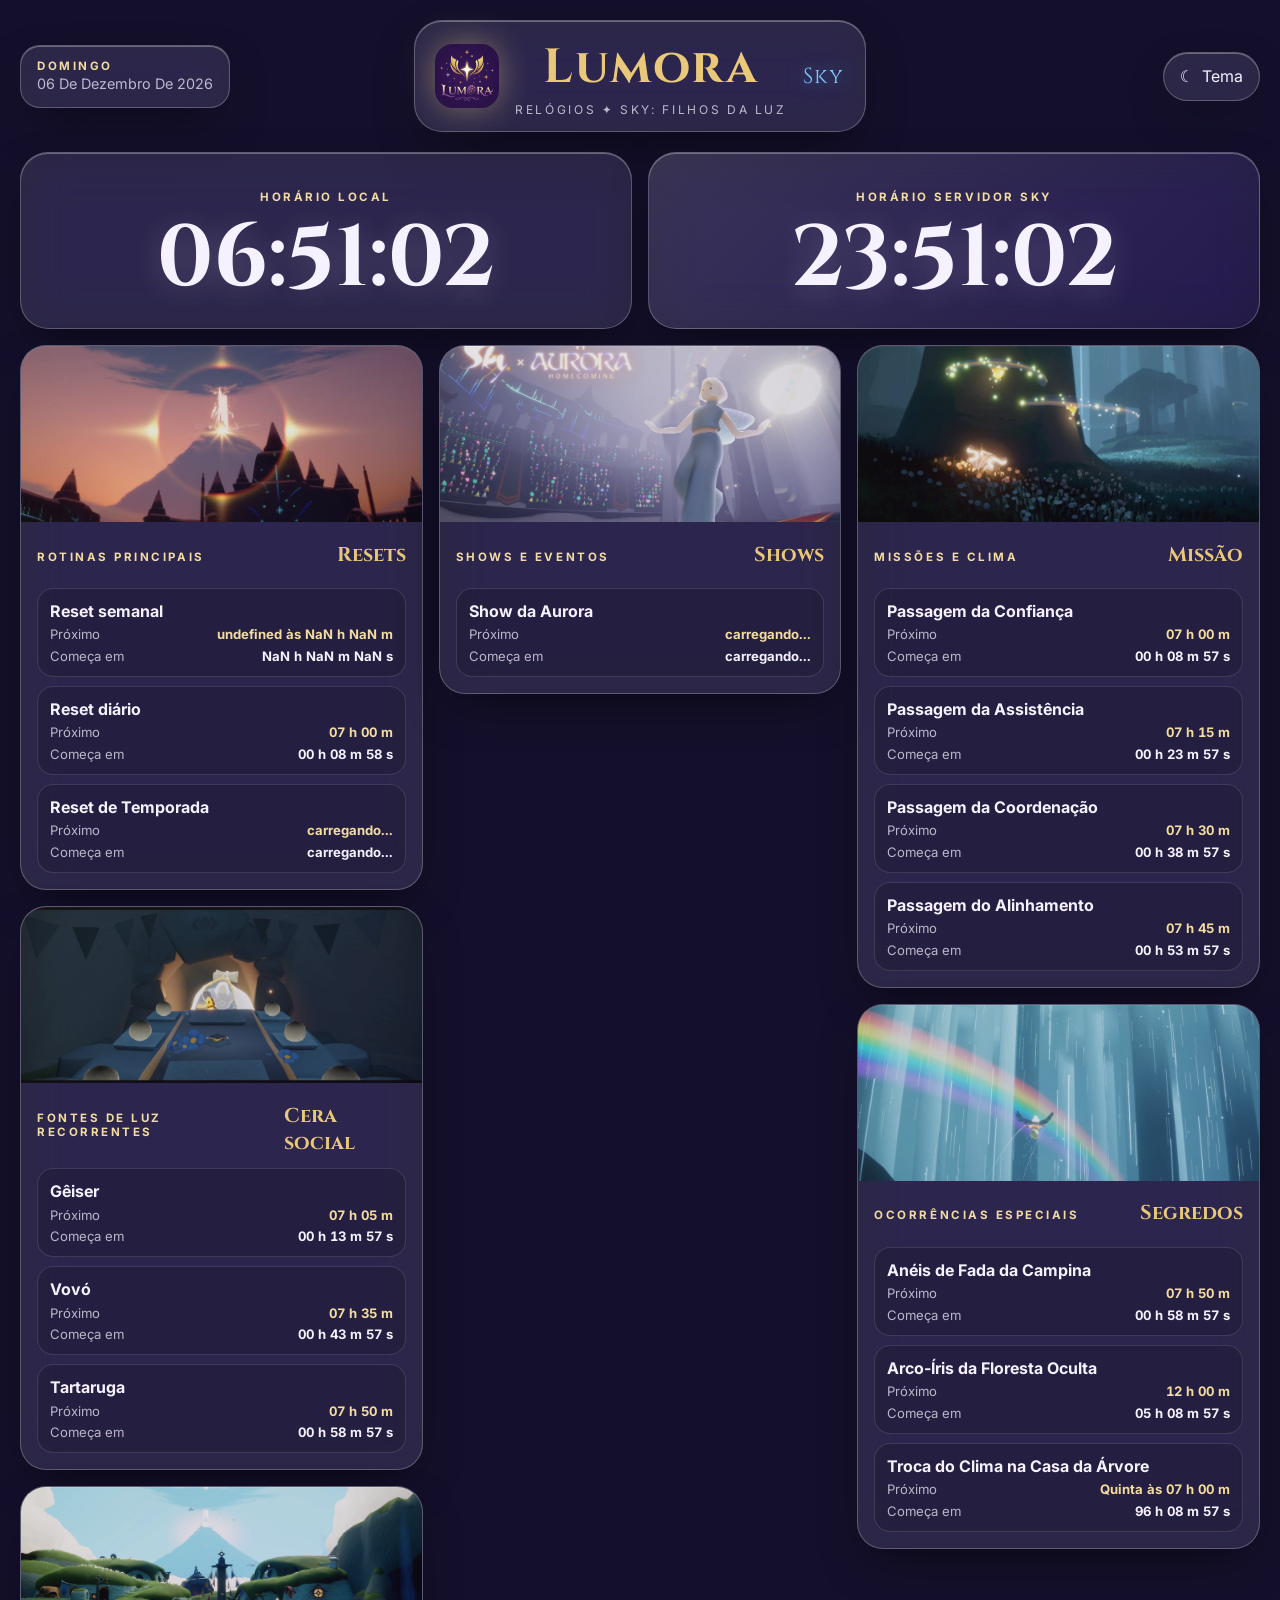
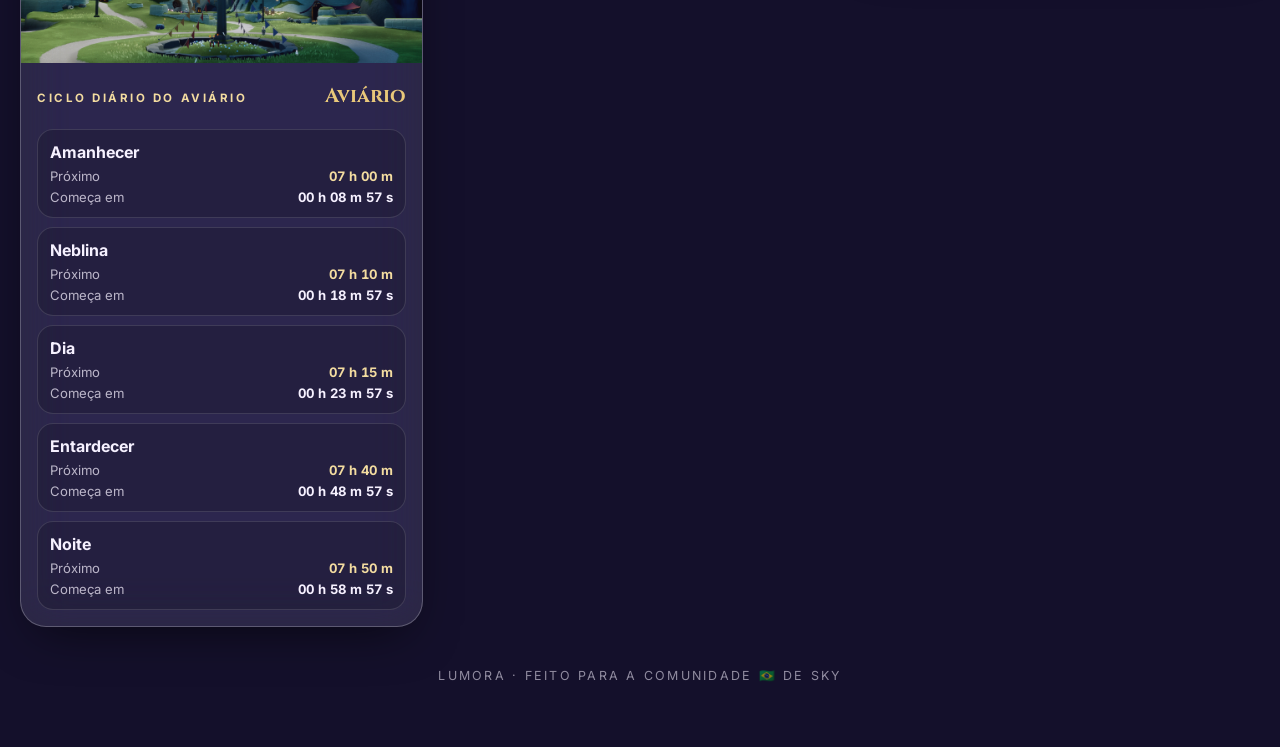
==== index.html @ cc40bdb0 "pequenas mudanças" ====
<!DOCTYPE html>
<html lang="pt-br" data-theme="dark">
<head>
    <meta charset="UTF-8">
    <meta name="viewport" content="width=device-width, initial-scale=1">
    <title>Lumora</title>
    <meta name="description" content="Lumora: acompanhe em tempo real os resets, eventos sociais, shows da Aurora e ciclos do jogo Sky: Filhos da Luz.">
    <link rel="preconnect" href="https://fonts.googleapis.com">
    <link rel="preconnect" href="https://fonts.gstatic.com" crossorigin>
    <link href="https://fonts.googleapis.com/css2?family=Cinzel:wght@400;500;600;700&family=Inter:wght@300;400;500;600&display=swap" rel="stylesheet">
    <link rel="stylesheet" href="styles/style.css">
    <link rel="shortcut icon" href="favicon/favicon.ico">
</head>
<body>
    <div class="app-shell">
        <div class="background-layer" aria-hidden="true">
            <div class="background-day"></div>
            <div class="background-night"></div>
            <div class="vignette"></div>
        </div>

        <header class="site-header">
            <div class="date-card" aria-label="Data atual">
                <span class="date-weekday" id="current-weekday">Hoje</span>
                <span class="date-full" id="current-date">carregando...</span>
            </div>

            <div class="brand" aria-label="Lumora e Sky: Filhos da Luz">
                <img src="assets/images/lumora-logo.jpeg" alt="Logo Lumora" class="brand-logo brand-logo-lumora">
                <div class="brand-text">
                    <h1 class="brand-title">Lumora</h1>
                    <p class="brand-sub">Relógios ✦ Sky: Filhos da Luz</p>
                </div>
                <div class="sky-logo" aria-label="Logo Sky">Sky</div>
            </div>

            <button class="theme-toggle" type="button" aria-label="Alternar tema" data-theme-toggle>
                <span class="theme-toggle-icon">☾</span>
                <span class="theme-toggle-text">Tema</span>
            </button>
        </header>

        <main>
            <section class="hero-clocks" aria-label="Relógios principais">
                <article class="clock-card">
                    <p class="clock-label" id="had-local">Horário local</p>
                    <strong class="clock-time" id="clk-local">carregando...</strong>
                </article>
                <article class="clock-card clock-card-sky">
                    <p class="clock-label" id="had-global">Horário servidor Sky</p>
                    <strong class="clock-time" id="clk-global">carregando...</strong>
                </article>
            </section>

            <section class="event-sections" aria-label="Eventos de Sky">
                <div class="event-column" aria-label="Rotinas, cera social e aviário">
                <article class="event-group">
                    <div class="event-group-media">
                        <img src="assets/images/events/reset.jpeg" alt="" loading="lazy" onerror="this.style.display='none'">
                    </div>
                    <div class="event-group-body">
                        <div class="event-group-heading">
                            <p class="event-kicker">Rotinas principais</p>
                            <h2>Resets</h2>
                        </div>
                        <div class="event-card-list">
                            <article class="event-card">
                                <span class="event-name">Reset semanal</span>
                                <span class="event-meta">Próximo <strong class="clock-next" id="clk-reset-week-event">carregando...</strong></span>
                                <span class="event-meta">Começa em <strong class="clock-diff" id="clk-reset-week-diff">carregando...</strong></span>
                            </article>
                            <article class="event-card">
                                <span class="event-name">Reset diário</span>
                                <span class="event-meta">Próximo <strong class="clock-next" id="clk-reset-diary-event">carregando...</strong></span>
                                <span class="event-meta">Começa em <strong class="clock-diff" id="clk-reset-diary-diff">carregando...</strong></span>
                            </article>
                            <article class="event-card">
                                <span class="event-name">Reset de Temporada</span>
                                <span class="event-meta">Próximo <strong class="clock-next">carregando...</strong></span>
                                <span class="event-meta">Começa em <strong class="clock-diff">carregando...</strong></span>
                            </article>
                        </div>
                    </div>
                </article>

                <article class="event-group">
                    <div class="event-group-media">
                        <img src="assets/images/events/social-wax.webp" alt="" loading="lazy" onerror="this.style.display='none'">
                    </div>
                    <div class="event-group-body">
                        <div class="event-group-heading">
                            <p class="event-kicker">Fontes de luz recorrentes</p>
                            <h2>Cera social</h2>
                        </div>
                        <div class="event-card-list">
                            <article class="event-card">
                                <span class="event-name">Gêiser</span>
                                <span class="event-meta">Próximo <strong class="clock-next" id="clk-geyser-event">carregando...</strong></span>
                                <span class="event-meta">Começa em <strong class="clock-diff" id="clk-geyser-diff">carregando...</strong></span>
                            </article>
                            <article class="event-card">
                                <span class="event-name">Vovó</span>
                                <span class="event-meta">Próximo <strong class="clock-next" id="clk-grandma-event">carregando...</strong></span>
                                <span class="event-meta">Começa em <strong class="clock-diff" id="clk-grandma-diff">carregando...</strong></span>
                            </article>
                            <article class="event-card">
                                <span class="event-name">Tartaruga</span>
                                <span class="event-meta">Próximo <strong class="clock-next" id="clk-turtle-event">carregando...</strong></span>
                                <span class="event-meta">Começa em <strong class="clock-diff" id="clk-turtle-diff">carregando...</strong></span>
                            </article>
                        </div>
                    </div>
                </article>

                <article class="event-group">
                    <div class="event-group-media">
                        <img src="assets/images/events/aviary.webp" alt="" loading="lazy" onerror="this.style.display='none'">
                    </div>
                    <div class="event-group-body">
                        <div class="event-group-heading">
                            <p class="event-kicker">Ciclo diário do Aviário</p>
                            <h2>Aviário</h2>
                        </div>
                        <div class="event-card-list">
                            <article class="event-card">
                                <span class="event-name">Amanhecer</span>
                                <span class="event-meta">Próximo <strong class="clock-next" id="clk-aviary-morning-event">carregando...</strong></span>
                                <span class="event-meta">Começa em <strong class="clock-diff" id="clk-aviary-morning-diff">carregando...</strong></span>
                            </article>
                            <article class="event-card">
                                <span class="event-name">Neblina</span>
                                <span class="event-meta">Próximo <strong class="clock-next" id="clk-aviary-fog-event">carregando...</strong></span>
                                <span class="event-meta">Começa em <strong class="clock-diff" id="clk-aviary-fog-diff">carregando...</strong></span>
                            </article>
                            <article class="event-card">
                                <span class="event-name">Dia</span>
                                <span class="event-meta">Próximo <strong class="clock-next" id="clk-aviary-day-event">carregando...</strong></span>
                                <span class="event-meta">Começa em <strong class="clock-diff" id="clk-aviary-day-diff">carregando...</strong></span>
                            </article>
                            <article class="event-card">
                                <span class="event-name">Entardecer</span>
                                <span class="event-meta">Próximo <strong class="clock-next" id="clk-aviary-evening-event">carregando...</strong></span>
                                <span class="event-meta">Começa em <strong class="clock-diff" id="clk-aviary-evening-diff">carregando...</strong></span>
                            </article>
                            <article class="event-card">
                                <span class="event-name">Noite</span>
                                <span class="event-meta">Próximo <strong class="clock-next" id="clk-aviary-night-event">carregando...</strong></span>
                                <span class="event-meta">Começa em <strong class="clock-diff" id="clk-aviary-night-diff">carregando...</strong></span>
                            </article>
                        </div>
                    </div>
                </article>
                </div>

                <div class="event-column" aria-label="Shows da Aurora">
                <article class="event-group">
                    <div class="event-group-media">
                        <img src="assets/images/events/aurora.webp" alt="" loading="lazy" onerror="this.style.display='none'">
                    </div>
                    <div class="event-group-body">
                        <div class="event-group-heading">
                            <p class="event-kicker">Shows e Eventos</p>
                            <h2>Shows</h2>
                        </div>
                        <div class="event-card-list">
                            <article class="event-card">
                                <span class="event-name">Show da Aurora</span>
                                <span class="event-meta">Próximo <strong class="clock-next" id="clk-aurora-pre1-event">carregando...</strong></span>
                                <span class="event-meta">Começa em <strong class="clock-diff" id="clk-aurora-pre1-diff">carregando...</strong></span>
                            </article>
                        </div>
                    </div>
                </article>
                </div>

                <div class="event-column" aria-label="Missões de Passagem">
                <article class="event-group">
                    <div class="event-group-media">
                        <img src="assets/images/events/mission.webp" alt="" loading="lazy" onerror="this.style.display='none'">
                    </div>
                    <div class="event-group-body">
                        <div class="event-group-heading">
                            <p class="event-kicker">Missões e clima</p>
                            <h2>Missão</h2>
                        </div>
                        <div class="event-card-list">
                            <article class="event-card">
                                <span class="event-name">Passagem da Confiança</span>
                                <span class="event-meta">Próximo <strong class="clock-next" id="clk-passage-mission1-event">carregando...</strong></span>
                                <span class="event-meta">Começa em <strong class="clock-diff" id="clk-passage-mission1-diff">carregando...</strong></span>
                            </article>
                            <article class="event-card">
                                <span class="event-name">Passagem da Assistência</span>
                                <span class="event-meta">Próximo <strong class="clock-next" id="clk-passage-mission2-event">carregando...</strong></span>
                                <span class="event-meta">Começa em <strong class="clock-diff" id="clk-passage-mission2-diff">carregando...</strong></span>
                            </article>
                            <article class="event-card">
                                <span class="event-name">Passagem da Coordenação</span>
                                <span class="event-meta">Próximo <strong class="clock-next" id="clk-passage-mission3-event">carregando...</strong></span>
                                <span class="event-meta">Começa em <strong class="clock-diff" id="clk-passage-mission3-diff">carregando...</strong></span>
                            </article>
                            <article class="event-card">
                                <span class="event-name">Passagem do Alinhamento</span>
                                <span class="event-meta">Próximo <strong class="clock-next" id="clk-passage-mission4-event">carregando...</strong></span>
                                <span class="event-meta">Começa em <strong class="clock-diff" id="clk-passage-mission4-diff">carregando...</strong></span>
                            </article>
                        </div>
                    </div>
                </article>

                <article class="event-group">
                    <div class="event-group-media">
                        <img src="assets/images/events/secrets.webp" alt="" loading="lazy" onerror="this.style.display='none'">
                    </div>
                    <div class="event-group-body">
                        <div class="event-group-heading">
                            <p class="event-kicker">Ocorrências especiais</p>
                            <h2>Segredos</h2>
                        </div>
                        <div class="event-card-list">
                            <article class="event-card">
                                <span class="event-name">Anéis de Fada da Campina</span>
                                <span class="event-meta">Próximo <strong class="clock-next" id="clk-secret-fairy-event">carregando...</strong></span>
                                <span class="event-meta">Começa em <strong class="clock-diff" id="clk-secret-fairy-diff">carregando...</strong></span>
                            </article>
                            <article class="event-card">
                                <span class="event-name">Arco-Íris da Floresta Oculta</span>
                                <span class="event-meta">Próximo <strong class="clock-next" id="clk-secret-rainbow-event">carregando...</strong></span>
                                <span class="event-meta">Começa em <strong class="clock-diff" id="clk-secret-rainbow-diff">carregando...</strong></span>
                            </article>
                            <article class="event-card">
                                <span class="event-name">Troca do Clima na Casa da Árvore</span>
                                <span class="event-meta">Próximo <strong class="clock-next" id="clk-treehouse-weather-event">carregando...</strong></span>
                                <span class="event-meta">Começa em <strong class="clock-diff" id="clk-treehouse-weather-diff">carregando...</strong></span>
                            </article>
                        </div>
                    </div>
                </article>
                </div>
            </section>

            <footer class="site-footer">
                <p>Lumora · Feito para a comunidade 🇧🇷 de Sky</p>
            </footer>
        </main>
    </div>

    <script>
        const updateHeaderDate = () => {
            const now = new Date();
            document.getElementById('current-weekday').innerText = new Intl.DateTimeFormat('pt-BR', { weekday: 'long' }).format(now);
            document.getElementById('current-date').innerText = new Intl.DateTimeFormat('pt-BR', { day: '2-digit', month: 'long', year: 'numeric' }).format(now);
        };

        updateHeaderDate();
        setInterval(updateHeaderDate, 60000);

        document.addEventListener('scroll', () => {
            const bg = document.querySelector('.background-layer');
            if (bg) bg.style.transform = `translate3d(0, ${window.scrollY * 0.18}px, 0)`;
        }, { passive: true });

        document.querySelector('[data-theme-toggle]').addEventListener('click', () => {
            const root = document.documentElement;
            const nextTheme = root.dataset.theme === 'light' ? 'dark' : 'light';
            root.dataset.theme = nextTheme;
            document.querySelector('.theme-toggle-icon').innerText = nextTheme === 'light' ? '☀' : '☾';
        });
    </script>
    <script type="module" src="scripts/clocks.js"></script>
</body>
</html>
---- styles/style.css ----
:root {
    --bg: #14102b;
    --gold: #e9c87a;
    --gold-soft: #f3dca0;
    --brand-accent: var(--gold);
    --section-title: var(--gold);
    --violet: #6b4ea8;
    --blue: #7dc7ff;
    --text: #f6f1ff;
    --text-dim: rgba(246, 241, 255, 0.72);
    --text-mute: rgba(246, 241, 255, 0.55);
    --glass-bg: color-mix(in oklab, white 10%, transparent);
    --glass-bg-strong: color-mix(in oklab, white 16%, transparent);
    --glass-border: color-mix(in oklab, white 24%, transparent);
    --glass-shadow: 0 18px 50px -18px rgba(0, 0, 0, 0.65), inset 0 1px 0 0 color-mix(in oklab, white 30%, transparent);
    --font-display: "Cinzel", serif;
    --font-sans: "Inter", system-ui, -apple-system, sans-serif;
}

html[data-theme="light"] {
    --bg: #f2e6cc;
    --text: #221a35;
    --gold-soft: #b18e36;
    --text-dim: rgba(34, 26, 53, 0.72);
    --text-mute: rgba(34, 26, 53, 0.55);
    --glass-bg: color-mix(in oklab, white 58%, transparent);
    --glass-bg-strong: color-mix(in oklab, white 72%, transparent);
    --glass-border: color-mix(in oklab, #6b4ea8 24%, white 40%);
    --brand-accent: #4b2b78;
    --section-title: #5a347d;
}

* { box-sizing: border-box; }

html, body {
    margin: 0;
    min-height: 100%;
    background: var(--bg);
    color: var(--text);
    font-family: var(--font-sans);
    -webkit-font-smoothing: antialiased;
    overflow-x: hidden;
}

.app-shell {
    position: relative;
    min-height: 100vh;
    padding: 1.25rem;
}

.background-layer {
    position: fixed;
    inset: -12% 0 -24%;
    z-index: -2;
    overflow: hidden;
    /*background: url("../images/sky-bg.jpeg") center top / cover no-repeat;*/
    will-change: transform;
}

.background-day,
.background-night,
.vignette { position: absolute; inset: 0; pointer-events: none; }

.background-day {
    background:
        radial-gradient(circle at 78% 18%, rgba(255, 223, 139, 0.34), transparent 24rem),
        radial-gradient(circle at 18% 22%, rgba(125, 199, 255, 0.22), transparent 28rem);
    mix-blend-mode: screen;
}

.background-night {
    background:
        radial-gradient(ellipse at 25% 20%, rgba(120, 80, 200, 0.48), transparent 58%),
        linear-gradient(180deg, rgba(26, 17, 64, 0.82) 0%, rgba(15, 10, 38, 0.76) 60%, rgba(6, 4, 24, 0.94) 100%);
}

html[data-theme="light"] .background-night { opacity: 0.35; }
html[data-theme="light"] .background-day { opacity: 1; }

.vignette {
    z-index: -1;
    background: radial-gradient(ellipse at top, transparent 0%, rgba(0,0,0,0.24) 58%, rgba(0,0,0,0.72) 100%);
}

.site-header {
    width: min(1380px, 100%);
    margin: 0 auto;
    display: grid;
    grid-template-columns: minmax(12rem, 1fr) auto minmax(12rem, 1fr);
    align-items: center;
    gap: 1rem;
}

.date-card,
.theme-toggle,
.brand,
.clock-card,
.event-group {
    background: var(--glass-bg);
    backdrop-filter: blur(24px) saturate(160%);
    border: 1px solid var(--glass-border);
    box-shadow: var(--glass-shadow);
}

.date-card {
    justify-self: start;
    border-radius: 20px;
    padding: 0.85rem 1rem;
    min-width: 12rem;
}

.date-weekday,
.clock-label,
.event-kicker {
    display: block;
    color: var(--gold-soft);
    font-size: 0.72rem;
    font-weight: 700;
    letter-spacing: 0.22em;
    text-transform: uppercase;
}

.date-full { color: var(--text-dim); font-size: 0.9rem; text-transform: capitalize; }

.brand {
    display: flex;
    align-items: center;
    gap: 1rem;
    border-radius: 28px;
    padding: 0.9rem 1.25rem;
    text-align: center;
}

.brand-logo { width: 64px; height: 64px; object-fit: contain; border-radius: 18px; filter: drop-shadow(0 0 16px rgba(233, 200, 122, 0.45)); }
.brand-title { margin: 0; font-family: var(--font-display); font-size: clamp(1.8rem, 4vw, 3rem); letter-spacing: 0.04em; color: var(--brand-accent); }
.brand-sub { margin: 0.1rem 0 0; color: var(--text-dim); font-size: 0.75rem; letter-spacing: 0.22em; text-transform: uppercase; }
.sky-logo { font-family: var(--font-display); font-size: 1.35rem; color: var(--blue); letter-spacing: 0.08em; text-shadow: 0 0 18px rgba(125,199,255,.5); }

.theme-toggle {
    justify-self: end;
    cursor: pointer;
    color: var(--text);
    border-radius: 999px;
    padding: 0.85rem 1rem;
    font: inherit;
    display: inline-flex;
    align-items: center;
    gap: 0.5rem;
}

main {
    width: min(1380px, 100%);
    margin: 0 auto;
    padding: 1.25rem 0 2rem;
    display: flex;
    flex-direction: column;
    gap: 1rem;
}

.hero-clocks {
    display: grid;
    grid-template-columns: repeat(2, minmax(0, 1fr));
    gap: 1rem;
}

.clock-card { border-radius: 28px; padding: clamp(1rem, 3vw, 1.6rem); text-align: center; }
.clock-time { display: block; margin-top: 0.35rem; font-family: var(--font-display); font-size: clamp(2.5rem, 8vw, 5.4rem); line-height: 1; font-variant-numeric: tabular-nums; text-shadow: 0 4px 30px rgba(255, 255, 255, 0.18); }
.clock-card-sky { background: linear-gradient(135deg, var(--glass-bg-strong), color-mix(in oklab, var(--violet) 18%, transparent)); }

.event-sections {
    display: grid;
    grid-template-columns: repeat(3, minmax(0, 1fr));
    align-items: start;
    gap: 1rem;
}

.event-column {
    display: flex;
    flex-direction: column;
    gap: 1rem;
}

.event-group {
    border-radius: 26px;
    overflow: hidden;
}
.event-group-media { min-height: 8rem; background: linear-gradient(135deg, rgba(233,200,122,.28), rgba(107,78,168,.32)); }
.event-group-media img { width: 100%; height: 100%; max-height: 11rem; object-fit: cover; display: block; opacity: .84; }
.event-group-body { padding: 1rem; }
.event-group-heading { display: flex; align-items: baseline; justify-content: space-between; gap: 1rem; margin-bottom: 0.8rem; }
.event-group h2 { margin: 0; font-family: var(--font-display); color: var(--section-title); font-size: 1.25rem; }
.event-group h2 { margin: 0; font-family: var(--font-display); color: var(--section-title); font-size: 1.25rem; }
.event-card-list { display: grid; gap: 0.55rem; }
.event-card { display: grid; grid-template-columns: 1fr; gap: 0.35rem; padding: 0.75rem; border: 1px solid color-mix(in oklab, white 12%, transparent); border-radius: 16px; background: color-mix(in oklab, black 16%, transparent); }
.event-name { font-weight: 700; }
.event-meta { display: flex; justify-content: space-between; gap: 0.75rem; color: var(--text-dim); font-size: 0.82rem; }
.clock-next, .clock-diff { color: var(--gold-soft); font-variant-numeric: tabular-nums; text-align: right; }
.clock-diff { color: var(--text); }

.site-footer { text-align: center; color: var(--text-mute); font-size: 0.78rem; letter-spacing: 0.18em; text-transform: uppercase; padding: 0.75rem 0 0; }

@media (max-width: 1100px) {
    .site-header { grid-template-columns: 1fr; justify-items: center; }
    .date-card, .theme-toggle { justify-self: center; }
    .event-sections { columns: 2 20rem; }
}

@media (max-width: 720px) {
    .app-shell { padding: 0.85rem; }
    .brand { width: 100%; justify-content: center; flex-wrap: wrap; }
    .brand-logo { width: 52px; height: 52px; }
    .hero-clocks { grid-template-columns: 1fr; }
    .event-sections { grid-template-columns: 1fr; }
    .event-sections { columns: 1; }
    .event-group-heading { align-items: flex-start; flex-direction: column; gap: 0.2rem; }
    .event-meta { flex-direction: column; gap: 0.15rem; }
    .clock-next, .clock-diff { text-align: left; }
}
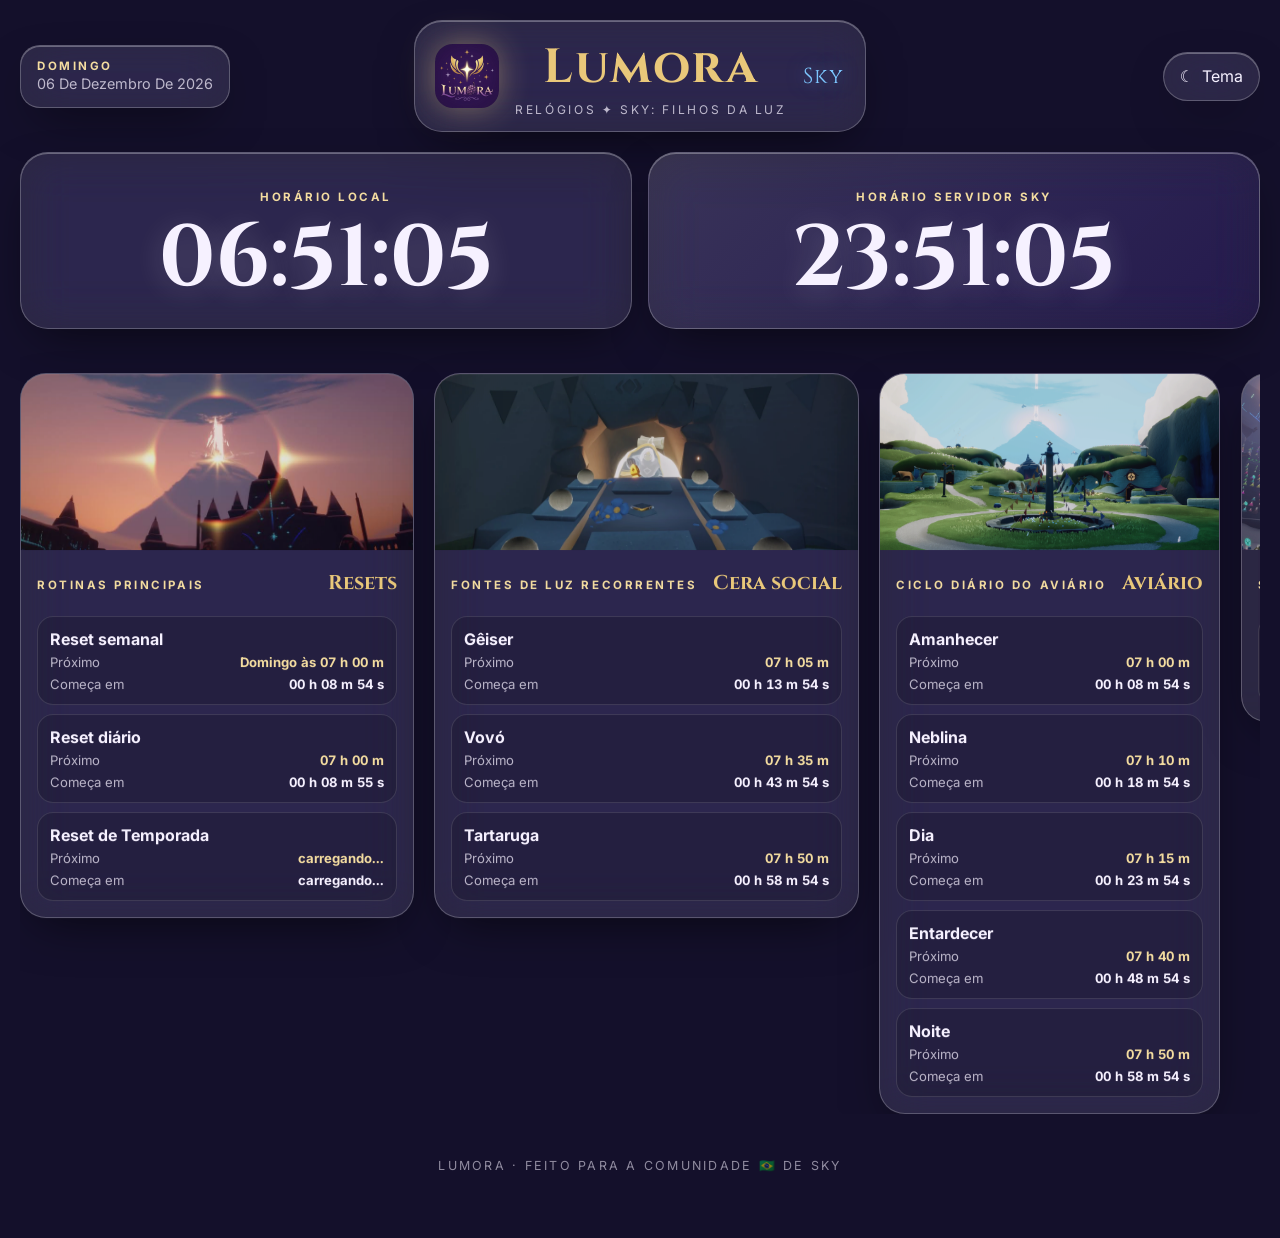
==== commit 7cc6eaea: "mudança de layout" ====
--- a/index.html
+++ b/index.html
@@ -53,190 +53,204 @@
             </section>
 
             <section class="event-sections" aria-label="Eventos de Sky">
-                <div class="event-column" aria-label="Rotinas, cera social e aviário">
-                <article class="event-group">
-                    <div class="event-group-media">
-                        <img src="assets/images/events/reset.jpeg" alt="" loading="lazy" onerror="this.style.display='none'">
-                    </div>
-                    <div class="event-group-body">
-                        <div class="event-group-heading">
-                            <p class="event-kicker">Rotinas principais</p>
-                            <h2>Resets</h2>
-                        </div>
-                        <div class="event-card-list">
-                            <article class="event-card">
-                                <span class="event-name">Reset semanal</span>
-                                <span class="event-meta">Próximo <strong class="clock-next" id="clk-reset-week-event">carregando...</strong></span>
-                                <span class="event-meta">Começa em <strong class="clock-diff" id="clk-reset-week-diff">carregando...</strong></span>
-                            </article>
-                            <article class="event-card">
-                                <span class="event-name">Reset diário</span>
-                                <span class="event-meta">Próximo <strong class="clock-next" id="clk-reset-diary-event">carregando...</strong></span>
-                                <span class="event-meta">Começa em <strong class="clock-diff" id="clk-reset-diary-diff">carregando...</strong></span>
-                            </article>
-                            <article class="event-card">
-                                <span class="event-name">Reset de Temporada</span>
-                                <span class="event-meta">Próximo <strong class="clock-next">carregando...</strong></span>
-                                <span class="event-meta">Começa em <strong class="clock-diff">carregando...</strong></span>
-                            </article>
-                        </div>
-                    </div>
-                </article>
-
-                <article class="event-group">
-                    <div class="event-group-media">
-                        <img src="assets/images/events/social-wax.webp" alt="" loading="lazy" onerror="this.style.display='none'">
-                    </div>
-                    <div class="event-group-body">
-                        <div class="event-group-heading">
-                            <p class="event-kicker">Fontes de luz recorrentes</p>
-                            <h2>Cera social</h2>
-                        </div>
-                        <div class="event-card-list">
-                            <article class="event-card">
-                                <span class="event-name">Gêiser</span>
-                                <span class="event-meta">Próximo <strong class="clock-next" id="clk-geyser-event">carregando...</strong></span>
-                                <span class="event-meta">Começa em <strong class="clock-diff" id="clk-geyser-diff">carregando...</strong></span>
-                            </article>
-                            <article class="event-card">
-                                <span class="event-name">Vovó</span>
-                                <span class="event-meta">Próximo <strong class="clock-next" id="clk-grandma-event">carregando...</strong></span>
-                                <span class="event-meta">Começa em <strong class="clock-diff" id="clk-grandma-diff">carregando...</strong></span>
-                            </article>
-                            <article class="event-card">
-                                <span class="event-name">Tartaruga</span>
-                                <span class="event-meta">Próximo <strong class="clock-next" id="clk-turtle-event">carregando...</strong></span>
-                                <span class="event-meta">Começa em <strong class="clock-diff" id="clk-turtle-diff">carregando...</strong></span>
-                            </article>
-                        </div>
-                    </div>
-                </article>
-
-                <article class="event-group">
-                    <div class="event-group-media">
-                        <img src="assets/images/events/aviary.webp" alt="" loading="lazy" onerror="this.style.display='none'">
-                    </div>
-                    <div class="event-group-body">
-                        <div class="event-group-heading">
-                            <p class="event-kicker">Ciclo diário do Aviário</p>
-                            <h2>Aviário</h2>
-                        </div>
-                        <div class="event-card-list">
-                            <article class="event-card">
-                                <span class="event-name">Amanhecer</span>
-                                <span class="event-meta">Próximo <strong class="clock-next" id="clk-aviary-morning-event">carregando...</strong></span>
-                                <span class="event-meta">Começa em <strong class="clock-diff" id="clk-aviary-morning-diff">carregando...</strong></span>
-                            </article>
-                            <article class="event-card">
-                                <span class="event-name">Neblina</span>
-                                <span class="event-meta">Próximo <strong class="clock-next" id="clk-aviary-fog-event">carregando...</strong></span>
-                                <span class="event-meta">Começa em <strong class="clock-diff" id="clk-aviary-fog-diff">carregando...</strong></span>
-                            </article>
-                            <article class="event-card">
-                                <span class="event-name">Dia</span>
-                                <span class="event-meta">Próximo <strong class="clock-next" id="clk-aviary-day-event">carregando...</strong></span>
-                                <span class="event-meta">Começa em <strong class="clock-diff" id="clk-aviary-day-diff">carregando...</strong></span>
-                            </article>
-                            <article class="event-card">
-                                <span class="event-name">Entardecer</span>
-                                <span class="event-meta">Próximo <strong class="clock-next" id="clk-aviary-evening-event">carregando...</strong></span>
-                                <span class="event-meta">Começa em <strong class="clock-diff" id="clk-aviary-evening-diff">carregando...</strong></span>
-                            </article>
-                            <article class="event-card">
-                                <span class="event-name">Noite</span>
-                                <span class="event-meta">Próximo <strong class="clock-next" id="clk-aviary-night-event">carregando...</strong></span>
-                                <span class="event-meta">Começa em <strong class="clock-diff" id="clk-aviary-night-diff">carregando...</strong></span>
-                            </article>
-                        </div>
-                    </div>
-                </article>
-                </div>
-
-                <div class="event-column" aria-label="Shows da Aurora">
-                <article class="event-group">
-                    <div class="event-group-media">
-                        <img src="assets/images/events/aurora.webp" alt="" loading="lazy" onerror="this.style.display='none'">
-                    </div>
-                    <div class="event-group-body">
-                        <div class="event-group-heading">
-                            <p class="event-kicker">Shows e Eventos</p>
-                            <h2>Shows</h2>
-                        </div>
-                        <div class="event-card-list">
-                            <article class="event-card">
-                                <span class="event-name">Show da Aurora</span>
-                                <span class="event-meta">Próximo <strong class="clock-next" id="clk-aurora-pre1-event">carregando...</strong></span>
-                                <span class="event-meta">Começa em <strong class="clock-diff" id="clk-aurora-pre1-diff">carregando...</strong></span>
-                            </article>
-                        </div>
-                    </div>
-                </article>
-                </div>
-
-                <div class="event-column" aria-label="Missões de Passagem">
-                <article class="event-group">
-                    <div class="event-group-media">
-                        <img src="assets/images/events/mission.webp" alt="" loading="lazy" onerror="this.style.display='none'">
-                    </div>
-                    <div class="event-group-body">
-                        <div class="event-group-heading">
-                            <p class="event-kicker">Missões e clima</p>
-                            <h2>Missão</h2>
-                        </div>
-                        <div class="event-card-list">
-                            <article class="event-card">
-                                <span class="event-name">Passagem da Confiança</span>
-                                <span class="event-meta">Próximo <strong class="clock-next" id="clk-passage-mission1-event">carregando...</strong></span>
-                                <span class="event-meta">Começa em <strong class="clock-diff" id="clk-passage-mission1-diff">carregando...</strong></span>
-                            </article>
-                            <article class="event-card">
-                                <span class="event-name">Passagem da Assistência</span>
-                                <span class="event-meta">Próximo <strong class="clock-next" id="clk-passage-mission2-event">carregando...</strong></span>
-                                <span class="event-meta">Começa em <strong class="clock-diff" id="clk-passage-mission2-diff">carregando...</strong></span>
-                            </article>
-                            <article class="event-card">
-                                <span class="event-name">Passagem da Coordenação</span>
-                                <span class="event-meta">Próximo <strong class="clock-next" id="clk-passage-mission3-event">carregando...</strong></span>
-                                <span class="event-meta">Começa em <strong class="clock-diff" id="clk-passage-mission3-diff">carregando...</strong></span>
-                            </article>
-                            <article class="event-card">
-                                <span class="event-name">Passagem do Alinhamento</span>
-                                <span class="event-meta">Próximo <strong class="clock-next" id="clk-passage-mission4-event">carregando...</strong></span>
-                                <span class="event-meta">Começa em <strong class="clock-diff" id="clk-passage-mission4-diff">carregando...</strong></span>
-                            </article>
-                        </div>
-                    </div>
-                </article>
-
-                <article class="event-group">
-                    <div class="event-group-media">
-                        <img src="assets/images/events/secrets.webp" alt="" loading="lazy" onerror="this.style.display='none'">
-                    </div>
-                    <div class="event-group-body">
-                        <div class="event-group-heading">
-                            <p class="event-kicker">Ocorrências especiais</p>
-                            <h2>Segredos</h2>
-                        </div>
-                        <div class="event-card-list">
-                            <article class="event-card">
-                                <span class="event-name">Anéis de Fada da Campina</span>
-                                <span class="event-meta">Próximo <strong class="clock-next" id="clk-secret-fairy-event">carregando...</strong></span>
-                                <span class="event-meta">Começa em <strong class="clock-diff" id="clk-secret-fairy-diff">carregando...</strong></span>
-                            </article>
-                            <article class="event-card">
-                                <span class="event-name">Arco-Íris da Floresta Oculta</span>
-                                <span class="event-meta">Próximo <strong class="clock-next" id="clk-secret-rainbow-event">carregando...</strong></span>
-                                <span class="event-meta">Começa em <strong class="clock-diff" id="clk-secret-rainbow-diff">carregando...</strong></span>
-                            </article>
-                            <article class="event-card">
-                                <span class="event-name">Troca do Clima na Casa da Árvore</span>
-                                <span class="event-meta">Próximo <strong class="clock-next" id="clk-treehouse-weather-event">carregando...</strong></span>
-                                <span class="event-meta">Começa em <strong class="clock-diff" id="clk-treehouse-weather-diff">carregando...</strong></span>
-                            </article>
-                        </div>
-                    </div>
-                </article>
-                </div>
+                
+                <!-- Bloco 1: Resets -->
+                <div class="event-column">
+                    <article class="event-group">
+                        <div class="event-group-media">
+                            <img src="assets/images/events/reset.jpeg" alt="" loading="lazy" onerror="this.style.display='none'">
+                        </div>
+                        <div class="event-group-body">
+                            <div class="event-group-heading">
+                                <p class="event-kicker">Rotinas principais</p>
+                                <h2>Resets</h2>
+                            </div>
+                            <div class="event-card-list">
+                                <article class="event-card">
+                                    <span class="event-name">Reset semanal</span>
+                                    <span class="event-meta">Próximo <strong class="clock-next" id="clk-reset-week-event">carregando...</strong></span>
+                                    <span class="event-meta">Começa em <strong class="clock-diff" id="clk-reset-week-diff">carregando...</strong></span>
+                                </article>
+                                <article class="event-card">
+                                    <span class="event-name">Reset diário</span>
+                                    <span class="event-meta">Próximo <strong class="clock-next" id="clk-reset-diary-event">carregando...</strong></span>
+                                    <span class="event-meta">Começa em <strong class="clock-diff" id="clk-reset-diary-diff">carregando...</strong></span>
+                                </article>
+                                <article class="event-card">
+                                    <span class="event-name">Reset de Temporada</span>
+                                    <span class="event-meta">Próximo <strong class="clock-next">carregando...</strong></span>
+                                    <span class="event-meta">Começa em <strong class="clock-diff">carregando...</strong></span>
+                                </article>
+                            </div>
+                        </div>
+                    </article>
+                </div>
+
+                <!-- Bloco 2: Cera Social -->
+                <div class="event-column">
+                    <article class="event-group">
+                        <div class="event-group-media">
+                            <img src="assets/images/events/social-wax.webp" alt="" loading="lazy" onerror="this.style.display='none'">
+                        </div>
+                        <div class="event-group-body">
+                            <div class="event-group-heading">
+                                <p class="event-kicker">Fontes de luz recorrentes</p>
+                                <h2>Cera social</h2>
+                            </div>
+                            <div class="event-card-list">
+                                <article class="event-card">
+                                    <span class="event-name">Gêiser</span>
+                                    <span class="event-meta">Próximo <strong class="clock-next" id="clk-geyser-event">carregando...</strong></span>
+                                    <span class="event-meta">Começa em <strong class="clock-diff" id="clk-geyser-diff">carregando...</strong></span>
+                                </article>
+                                <article class="event-card">
+                                    <span class="event-name">Vovó</span>
+                                    <span class="event-meta">Próximo <strong class="clock-next" id="clk-grandma-event">carregando...</strong></span>
+                                    <span class="event-meta">Começa em <strong class="clock-diff" id="clk-grandma-diff">carregando...</strong></span>
+                                </article>
+                                <article class="event-card">
+                                    <span class="event-name">Tartaruga</span>
+                                    <span class="event-meta">Próximo <strong class="clock-next" id="clk-turtle-event">carregando...</strong></span>
+                                    <span class="event-meta">Começa em <strong class="clock-diff" id="clk-turtle-diff">carregando...</strong></span>
+                                </article>
+                            </div>
+                        </div>
+                    </article>
+                </div>
+
+                <!-- Bloco 3: Aviário -->
+                <div class="event-column">
+                    <article class="event-group">
+                        <div class="event-group-media">
+                            <img src="assets/images/events/aviary.webp" alt="" loading="lazy" onerror="this.style.display='none'">
+                        </div>
+                        <div class="event-group-body">
+                            <div class="event-group-heading">
+                                <p class="event-kicker">Ciclo diário do Aviário</p>
+                                <h2>Aviário</h2>
+                            </div>
+                            <div class="event-card-list">
+                                <article class="event-card">
+                                    <span class="event-name">Amanhecer</span>
+                                    <span class="event-meta">Próximo <strong class="clock-next" id="clk-aviary-morning-event">carregando...</strong></span>
+                                    <span class="event-meta">Começa em <strong class="clock-diff" id="clk-aviary-morning-diff">carregando...</strong></span>
+                                </article>
+                                <article class="event-card">
+                                    <span class="event-name">Neblina</span>
+                                    <span class="event-meta">Próximo <strong class="clock-next" id="clk-aviary-fog-event">carregando...</strong></span>
+                                    <span class="event-meta">Começa em <strong class="clock-diff" id="clk-aviary-fog-diff">carregando...</strong></span>
+                                </article>
+                                <article class="event-card">
+                                    <span class="event-name">Dia</span>
+                                    <span class="event-meta">Próximo <strong class="clock-next" id="clk-aviary-day-event">carregando...</strong></span>
+                                    <span class="event-meta">Começa em <strong class="clock-diff" id="clk-aviary-day-diff">carregando...</strong></span>
+                                </article>
+                                <article class="event-card">
+                                    <span class="event-name">Entardecer</span>
+                                    <span class="event-meta">Próximo <strong class="clock-next" id="clk-aviary-evening-event">carregando...</strong></span>
+                                    <span class="event-meta">Começa em <strong class="clock-diff" id="clk-aviary-evening-diff">carregando...</strong></span>
+                                </article>
+                                <article class="event-card">
+                                    <span class="event-name">Noite</span>
+                                    <span class="event-meta">Próximo <strong class="clock-next" id="clk-aviary-night-event">carregando...</strong></span>
+                                    <span class="event-meta">Começa em <strong class="clock-diff" id="clk-aviary-night-diff">carregando...</strong></span>
+                                </article>
+                            </div>
+                        </div>
+                    </article>
+                </div>
+
+                <!-- Bloco 4: Shows -->
+                <div class="event-column">
+                    <article class="event-group">
+                        <div class="event-group-media">
+                            <img src="assets/images/events/aurora.webp" alt="" loading="lazy" onerror="this.style.display='none'">
+                        </div>
+                        <div class="event-group-body">
+                            <div class="event-group-heading">
+                                <p class="event-kicker">Shows e Eventos</p>
+                                <h2>Shows</h2>
+                            </div>
+                            <div class="event-card-list">
+                                <article class="event-card">
+                                    <span class="event-name">Show da Aurora</span>
+                                    <span class="event-meta">Próximo <strong class="clock-next" id="clk-aurora-pre1-event">carregando...</strong></span>
+                                    <span class="event-meta">Começa em <strong class="clock-diff" id="clk-aurora-pre1-diff">carregando...</strong></span>
+                                </article>
+                            </div>
+                        </div>
+                    </article>
+                </div>
+
+                <!-- Bloco 5: Missões -->
+                <div class="event-column">
+                    <article class="event-group">
+                        <div class="event-group-media">
+                            <img src="assets/images/events/mission.webp" alt="" loading="lazy" onerror="this.style.display='none'">
+                        </div>
+                        <div class="event-group-body">
+                            <div class="event-group-heading">
+                                <p class="event-kicker">Missões e clima</p>
+                                <h2>Missão</h2>
+                            </div>
+                            <div class="event-card-list">
+                                <article class="event-card">
+                                    <span class="event-name">Passagem da Confiança</span>
+                                    <span class="event-meta">Próximo <strong class="clock-next" id="clk-passage-mission1-event">carregando...</strong></span>
+                                    <span class="event-meta">Começa em <strong class="clock-diff" id="clk-passage-mission1-diff">carregando...</strong></span>
+                                </article>
+                                <article class="event-card">
+                                    <span class="event-name">Passagem da Assistência</span>
+                                    <span class="event-meta">Próximo <strong class="clock-next" id="clk-passage-mission2-event">carregando...</strong></span>
+                                    <span class="event-meta">Começa em <strong class="clock-diff" id="clk-passage-mission2-diff">carregando...</strong></span>
+                                </article>
+                                <article class="event-card">
+                                    <span class="event-name">Passagem da Coordenação</span>
+                                    <span class="event-meta">Próximo <strong class="clock-next" id="clk-passage-mission3-event">carregando...</strong></span>
+                                    <span class="event-meta">Começa em <strong class="clock-diff" id="clk-passage-mission3-diff">carregando...</strong></span>
+                                </article>
+                                <article class="event-card">
+                                    <span class="event-name">Passagem do Alinhamento</span>
+                                    <span class="event-meta">Próximo <strong class="clock-next" id="clk-passage-mission4-event">carregando...</strong></span>
+                                    <span class="event-meta">Começa em <strong class="clock-diff" id="clk-passage-mission4-diff">carregando...</strong></span>
+                                </article>
+                            </div>
+                        </div>
+                    </article>
+                </div>
+
+                <!-- Bloco 6: Segredos -->
+                <div class="event-column">
+                    <article class="event-group">
+                        <div class="event-group-media">
+                            <img src="assets/images/events/secrets.webp" alt="" loading="lazy" onerror="this.style.display='none'">
+                        </div>
+                        <div class="event-group-body">
+                            <div class="event-group-heading">
+                                <p class="event-kicker">Ocorrências especiais</p>
+                                <h2>Segredos</h2>
+                            </div>
+                            <div class="event-card-list">
+                                <article class="event-card">
+                                    <span class="event-name">Anéis de Fada da Campina</span>
+                                    <span class="event-meta">Próximo <strong class="clock-next" id="clk-secret-fairy-event">carregando...</strong></span>
+                                    <span class="event-meta">Começa em <strong class="clock-diff" id="clk-secret-fairy-diff">carregando...</strong></span>
+                                </article>
+                                <article class="event-card">
+                                    <span class="event-name">Arco-Íris da Floresta Oculta</span>
+                                    <span class="event-meta">Próximo <strong class="clock-next" id="clk-secret-rainbow-event">carregando...</strong></span>
+                                    <span class="event-meta">Começa em <strong class="clock-diff" id="clk-secret-rainbow-diff">carregando...</strong></span>
+                                </article>
+                                <article class="event-card">
+                                    <span class="event-name">Troca do Clima na Casa da Árvore</span>
+                                    <span class="event-meta">Próximo <strong class="clock-next" id="clk-treehouse-weather-event">carregando...</strong></span>
+                                    <span class="event-meta">Começa em <strong class="clock-diff" id="clk-treehouse-weather-diff">carregando...</strong></span>
+                                </article>
+                            </div>
+                        </div>
+                    </article>
+                </div>
+
             </section>
 
             <footer class="site-footer">
--- a/styles/style.css
+++ b/styles/style.css
@@ -53,7 +53,6 @@
     inset: -12% 0 -24%;
     z-index: -2;
     overflow: hidden;
-    /*background: url("../images/sky-bg.jpeg") center top / cover no-repeat;*/
     will-change: transform;
 }
 
@@ -154,7 +153,7 @@
     padding: 1.25rem 0 2rem;
     display: flex;
     flex-direction: column;
-    gap: 1rem;
+    gap: 1.25rem;
 }
 
 .hero-clocks {
@@ -167,17 +166,28 @@
 .clock-time { display: block; margin-top: 0.35rem; font-family: var(--font-display); font-size: clamp(2.5rem, 8vw, 5.4rem); line-height: 1; font-variant-numeric: tabular-nums; text-shadow: 0 4px 30px rgba(255, 255, 255, 0.18); }
 .clock-card-sky { background: linear-gradient(135deg, var(--glass-bg-strong), color-mix(in oklab, var(--violet) 18%, transparent)); }
 
+/* --- SEÇÃO DE EVENTOS HORIZONTAL (VARAL) --- */
 .event-sections {
-    display: grid;
-    grid-template-columns: repeat(3, minmax(0, 1fr));
+    display: flex;
+    flex-direction: row;
+    gap: 1.25rem;
+    overflow-x: auto;
+    padding-bottom: 1.5rem;
     align-items: start;
-    gap: 1rem;
+    /*scroll-behavior: smooth;*/
+    /*scrollbar-width: auto;*/
+    /*scrollbar-color: var(--gold) rgba(255, 255, 255, 0.05);*/
+    transform: rotateX(180deg);
+    align-items: end;
 }
 
 .event-column {
     display: flex;
     flex-direction: column;
-    gap: 1rem;
+    gap: 1.25rem;
+    min-width: 340px;
+    flex-shrink: 0;
+    transform: rotateX(180deg);
 }
 
 .event-group {
@@ -188,7 +198,6 @@
 .event-group-media img { width: 100%; height: 100%; max-height: 11rem; object-fit: cover; display: block; opacity: .84; }
 .event-group-body { padding: 1rem; }
 .event-group-heading { display: flex; align-items: baseline; justify-content: space-between; gap: 1rem; margin-bottom: 0.8rem; }
-.event-group h2 { margin: 0; font-family: var(--font-display); color: var(--section-title); font-size: 1.25rem; }
 .event-group h2 { margin: 0; font-family: var(--font-display); color: var(--section-title); font-size: 1.25rem; }
 .event-card-list { display: grid; gap: 0.55rem; }
 .event-card { display: grid; grid-template-columns: 1fr; gap: 0.35rem; padding: 0.75rem; border: 1px solid color-mix(in oklab, white 12%, transparent); border-radius: 16px; background: color-mix(in oklab, black 16%, transparent); }
@@ -197,12 +206,36 @@
 .clock-next, .clock-diff { color: var(--gold-soft); font-variant-numeric: tabular-nums; text-align: right; }
 .clock-diff { color: var(--text); }
 
+/* --- ESTILIZAÇÃO DA ROLAGEM CUSTOMIZADA --- */
+.event-sections::-webkit-scrollbar {
+    height: 20px;
+}
+
+.event-sections::-webkit-scrollbar-track {
+    background: color-mix(in oklab, var(--glass-bg-strong) 40%, transparent);
+    border-radius: 999px;
+    margin: 0 0.25rem;
+    border: 1px solid var(--glass-border);
+}
+.event-sections::-webkit-scrollbar-thumb {
+    background: linear-gradient(90deg, var(--violet), var(--gold));
+    border-radius: 999px;
+    border: 2px solid transparent;
+    background-clip: padding-box;
+}
+.event-sections::-webkit-scrollbar-thumb:hover {
+    background: linear-gradient(90deg, var(--gold), var(--gold-soft));
+    border-radius: 999px;
+    border: 2px solid transparent;
+    background-clip: padding-box;
+}
+
 .site-footer { text-align: center; color: var(--text-mute); font-size: 0.78rem; letter-spacing: 0.18em; text-transform: uppercase; padding: 0.75rem 0 0; }
 
+/* --- MEDIA QUERIES --- */
 @media (max-width: 1100px) {
     .site-header { grid-template-columns: 1fr; justify-items: center; }
     .date-card, .theme-toggle { justify-self: center; }
-    .event-sections { columns: 2 20rem; }
 }
 
 @media (max-width: 720px) {
@@ -210,9 +243,19 @@
     .brand { width: 100%; justify-content: center; flex-wrap: wrap; }
     .brand-logo { width: 52px; height: 52px; }
     .hero-clocks { grid-template-columns: 1fr; }
-    .event-sections { grid-template-columns: 1fr; }
-    .event-sections { columns: 1; }
+    
+    /* Quebra o varal no mobile para virar scroll vertical nativo confortável */
+    .event-sections { 
+        flex-direction: column; 
+        overflow-x: visible;
+        padding-bottom: 0;
+    }
+    .event-column {
+        width: 100%;
+        min-width: 100%;
+    }
+    
     .event-group-heading { align-items: flex-start; flex-direction: column; gap: 0.2rem; }
     .event-meta { flex-direction: column; gap: 0.15rem; }
     .clock-next, .clock-diff { text-align: left; }
-}
+}
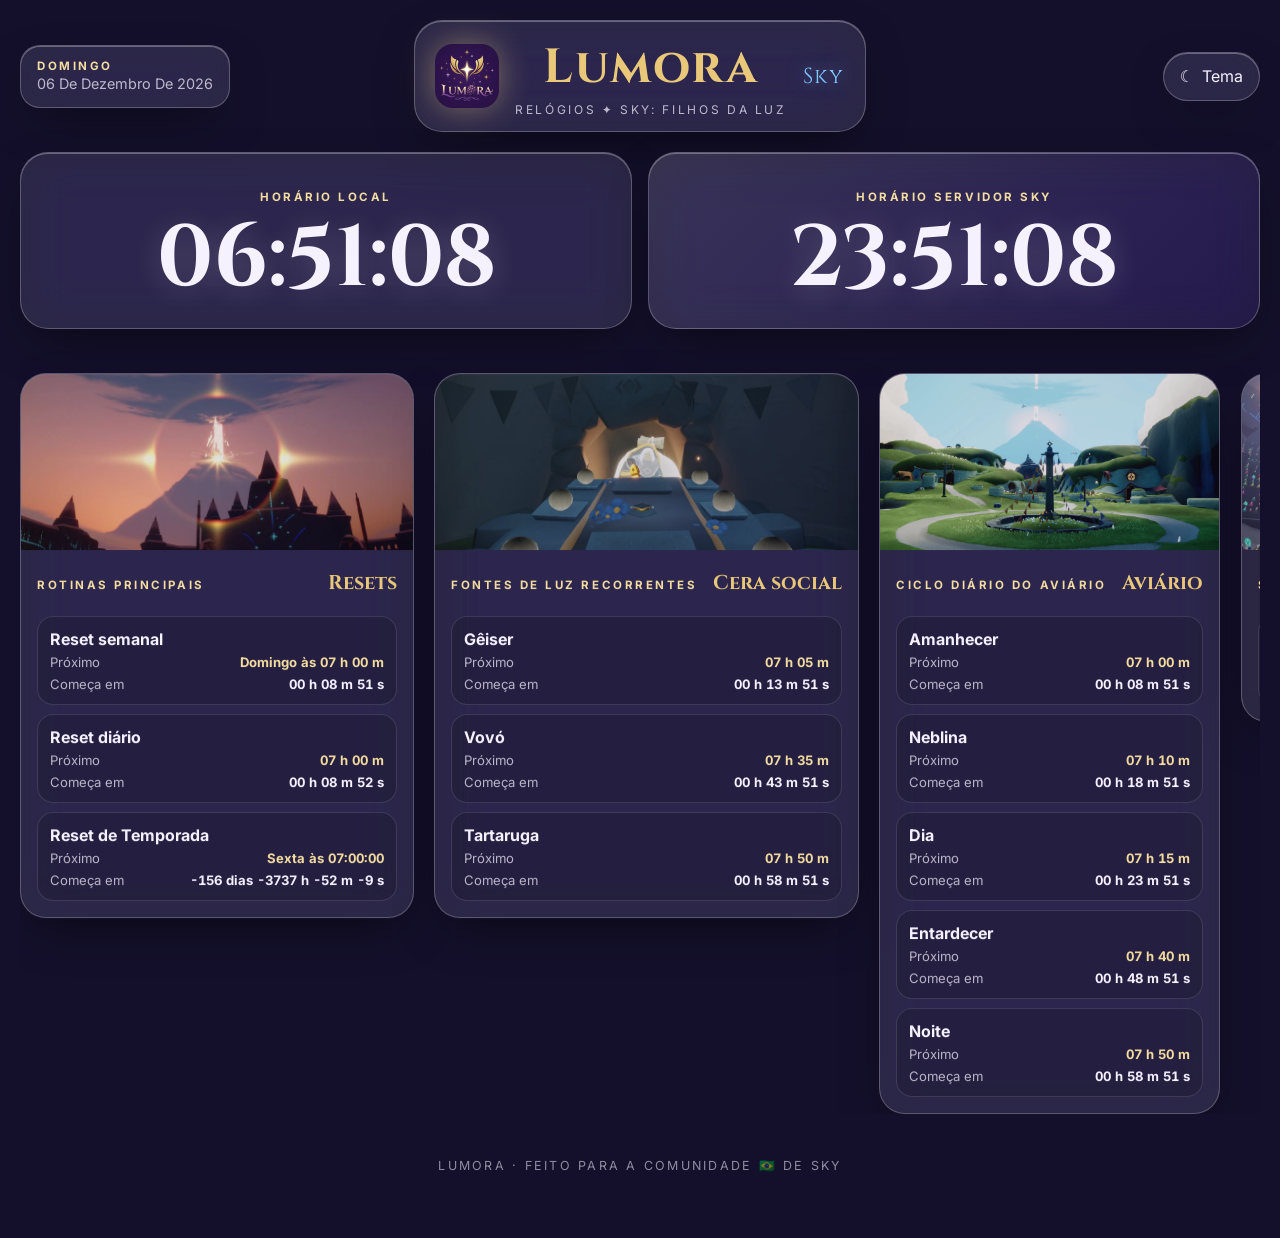
==== commit 78467877: "melhorias de layout e novos relógios" ====
--- a/index.html
+++ b/index.html
@@ -78,8 +78,8 @@
                                 </article>
                                 <article class="event-card">
                                     <span class="event-name">Reset de Temporada</span>
-                                    <span class="event-meta">Próximo <strong class="clock-next">carregando...</strong></span>
-                                    <span class="event-meta">Começa em <strong class="clock-diff">carregando...</strong></span>
+                                    <span class="event-meta">Próximo <strong class="clock-next" id="clk-reset-season-event">carregando...</strong></span>
+                                    <span class="event-meta">Começa em <strong class="clock-diff" id="clk-reset-season-diff">carregando...</strong></span>
                                 </article>
                             </div>
                         </div>
--- a/styles/style.css
+++ b/styles/style.css
@@ -246,11 +246,13 @@
     
     /* Quebra o varal no mobile para virar scroll vertical nativo confortável */
     .event-sections { 
+        transform: rotateX(0deg);
         flex-direction: column; 
         overflow-x: visible;
         padding-bottom: 0;
     }
     .event-column {
+        transform: rotateX(0deg);
         width: 100%;
         min-width: 100%;
     }
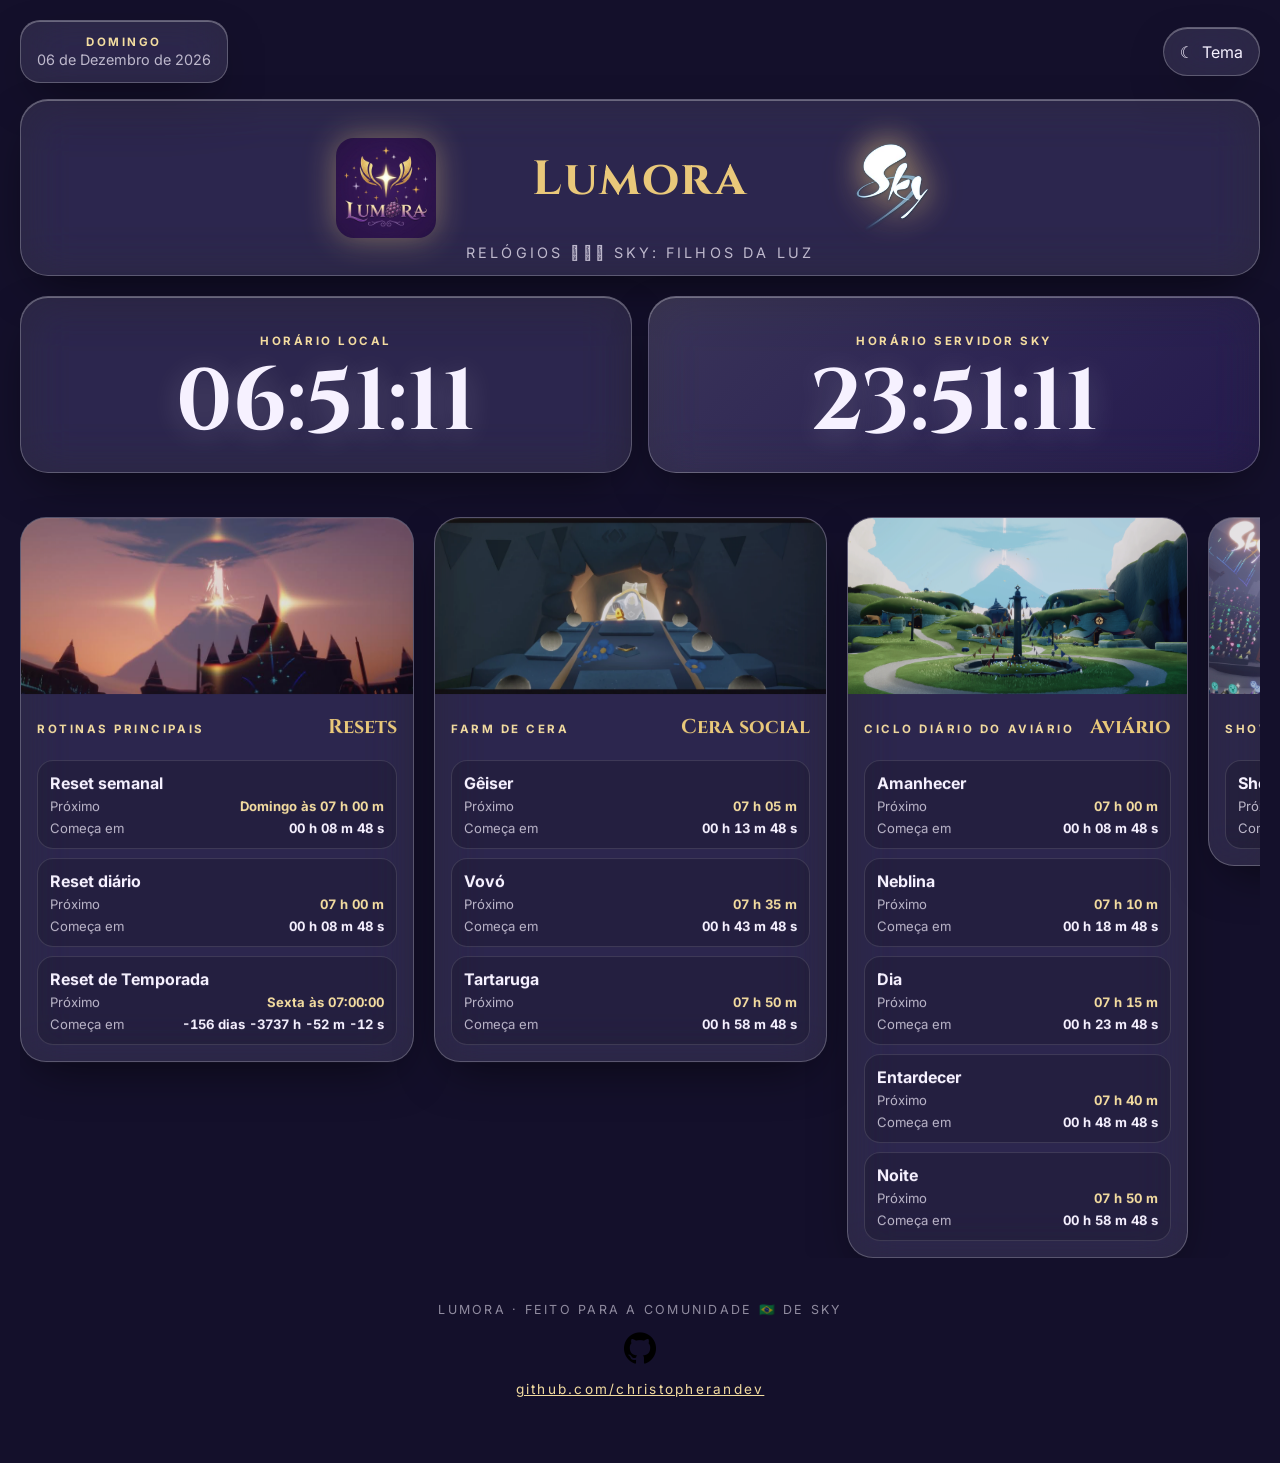
==== commit 31ee3ebe: "melhoria do CSS + Último relógio" ====
--- a/index.html
+++ b/index.html
@@ -25,19 +25,22 @@
                 <span class="date-full" id="current-date">carregando...</span>
             </div>
 
+            <button class="theme-toggle" type="button" aria-label="Alternar tema" data-theme-toggle>
+                <span class="theme-toggle-icon">☾</span>
+                <span class="theme-toggle-text">Tema</span>
+            </button>
+
             <div class="brand" aria-label="Lumora e Sky: Filhos da Luz">
                 <img src="assets/images/lumora-logo.jpeg" alt="Logo Lumora" class="brand-logo brand-logo-lumora">
                 <div class="brand-text">
                     <h1 class="brand-title">Lumora</h1>
-                    <p class="brand-sub">Relógios ✦ Sky: Filhos da Luz</p>
-                </div>
-                <div class="sky-logo" aria-label="Logo Sky">Sky</div>
+                    <p class="brand-sub">Relógios 𓆩⟡𓆪 Sky: Filhos da Luz</p>
+                </div>
+                <div class="sky-logo" aria-label="Logo Sky">
+                    <img src="assets/images/sky-logo.webp" alt="Logo Sky: Filhos da Luz" class="brand-logo brand-logo-sky">
+                </div>
             </div>
 
-            <button class="theme-toggle" type="button" aria-label="Alternar tema" data-theme-toggle>
-                <span class="theme-toggle-icon">☾</span>
-                <span class="theme-toggle-text">Tema</span>
-            </button>
         </header>
 
         <main>
@@ -94,7 +97,7 @@
                         </div>
                         <div class="event-group-body">
                             <div class="event-group-heading">
-                                <p class="event-kicker">Fontes de luz recorrentes</p>
+                                <p class="event-kicker">Farm de cera</p>
                                 <h2>Cera social</h2>
                             </div>
                             <div class="event-card-list">
@@ -174,8 +177,8 @@
                             <div class="event-card-list">
                                 <article class="event-card">
                                     <span class="event-name">Show da Aurora</span>
-                                    <span class="event-meta">Próximo <strong class="clock-next" id="clk-aurora-pre1-event">carregando...</strong></span>
-                                    <span class="event-meta">Começa em <strong class="clock-diff" id="clk-aurora-pre1-diff">carregando...</strong></span>
+                                    <span class="event-meta">Próximo <strong class="clock-next" id="clk-aurora-show-event">carregando...</strong></span>
+                                    <span class="event-meta">Começa em <strong class="clock-diff" id="clk-aurora-show-diff">carregando...</strong></span>
                                 </article>
                             </div>
                         </div>
@@ -190,8 +193,8 @@
                         </div>
                         <div class="event-group-body">
                             <div class="event-group-heading">
-                                <p class="event-kicker">Missões e clima</p>
-                                <h2>Missão</h2>
+                                <p class="event-kicker">Temporada da Passagem</p>
+                                <h2>Missões</h2>
                             </div>
                             <div class="event-card-list">
                                 <article class="event-card">
@@ -255,32 +258,14 @@
 
             <footer class="site-footer">
                 <p>Lumora · Feito para a comunidade 🇧🇷 de Sky</p>
+                
+                <div class="site-credits">
+                    <img src="assets/images/github-logo.png" alt="GitHub" width="32" height="32">
+                    <p><a href="https://github.com/christopherandev" target="_blank" rel="noopener noreferrer">github.com/christopherandev</a></p>
+                </div>
             </footer>
         </main>
     </div>
-
-    <script>
-        const updateHeaderDate = () => {
-            const now = new Date();
-            document.getElementById('current-weekday').innerText = new Intl.DateTimeFormat('pt-BR', { weekday: 'long' }).format(now);
-            document.getElementById('current-date').innerText = new Intl.DateTimeFormat('pt-BR', { day: '2-digit', month: 'long', year: 'numeric' }).format(now);
-        };
-
-        updateHeaderDate();
-        setInterval(updateHeaderDate, 60000);
-
-        document.addEventListener('scroll', () => {
-            const bg = document.querySelector('.background-layer');
-            if (bg) bg.style.transform = `translate3d(0, ${window.scrollY * 0.18}px, 0)`;
-        }, { passive: true });
-
-        document.querySelector('[data-theme-toggle]').addEventListener('click', () => {
-            const root = document.documentElement;
-            const nextTheme = root.dataset.theme === 'light' ? 'dark' : 'light';
-            root.dataset.theme = nextTheme;
-            document.querySelector('.theme-toggle-icon').innerText = nextTheme === 'light' ? '☀' : '☾';
-        });
-    </script>
     <script type="module" src="scripts/clocks.js"></script>
 </body>
 </html>
--- a/styles/style.css
+++ b/styles/style.css
@@ -84,10 +84,12 @@
 .site-header {
     width: min(1380px, 100%);
     margin: 0 auto;
-    display: grid;
+    display: flex;
     grid-template-columns: minmax(12rem, 1fr) auto minmax(12rem, 1fr);
     align-items: center;
     gap: 1rem;
+    justify-content: space-between;
+    flex-wrap: wrap;       /* Permite quebrar para a próxima linha */
 }
 
 .date-card,
@@ -110,19 +112,30 @@
 
 .date-weekday,
 .clock-label,
-.event-kicker {
+.event-kicker 
+{
     display: block;
     color: var(--gold-soft);
+    text-align: center;
     font-size: 0.72rem;
     font-weight: 700;
     letter-spacing: 0.22em;
     text-transform: uppercase;
 }
 
-.date-full { color: var(--text-dim); font-size: 0.9rem; text-transform: capitalize; }
+.date-full 
+{ 
+    text-align: center;
+    color: var(--text-dim); 
+    font-size: 0.9rem; 
+}
 
 .brand {
-    display: flex;
+
+    flex-basis: 100%;      /* Força este elemento a ocupar toda a largura */
+    display: flex;         /* Opcional: para centralizar o bloco todo */
+    justify-content: center;
+
     align-items: center;
     gap: 1rem;
     border-radius: 28px;
@@ -130,10 +143,10 @@
     text-align: center;
 }
 
-.brand-logo { width: 64px; height: 64px; object-fit: contain; border-radius: 18px; filter: drop-shadow(0 0 16px rgba(233, 200, 122, 0.45)); }
-.brand-title { margin: 0; font-family: var(--font-display); font-size: clamp(1.8rem, 4vw, 3rem); letter-spacing: 0.04em; color: var(--brand-accent); }
-.brand-sub { margin: 0.1rem 0 0; color: var(--text-dim); font-size: 0.75rem; letter-spacing: 0.22em; text-transform: uppercase; }
-.sky-logo { font-family: var(--font-display); font-size: 1.35rem; color: var(--blue); letter-spacing: 0.08em; text-shadow: 0 0 18px rgba(125,199,255,.5); }
+.brand-logo { width: 100px; height: 100px; object-fit: contain; border-radius: 18px; filter: drop-shadow(0 0 16px rgba(233, 200, 122, 0.45)); }
+.brand-title { margin-left: 80px; margin-right: 80px; font-family: var(--font-display); font-size: clamp(1.8rem, 4vw, 3rem); letter-spacing: 0.04em; color: var(--brand-accent); }
+.brand-sub { margin: 0.1rem 0 0; color: var(--text-dim); font-size: 0.9rem; letter-spacing: 0.22em; text-transform: uppercase; }
+.sky-logo { width: 100px; height: 100px; object-fit: contain; border-radius: 18px; filter: drop-shadow(0 0 16px rgba(233, 200, 122, 0.45)); }
 
 .theme-toggle {
     justify-self: end;
@@ -230,7 +243,40 @@
     background-clip: padding-box;
 }
 
-.site-footer { text-align: center; color: var(--text-mute); font-size: 0.78rem; letter-spacing: 0.18em; text-transform: uppercase; padding: 0.75rem 0 0; }
+.site-footer 
+{ 
+    text-align: center; 
+    color: var(--text-mute); 
+    font-size: 0.78rem; 
+    letter-spacing: 0.18em; 
+    text-transform: uppercase; 
+    padding: 0.75rem 0 0; 
+}
+
+footer .site-credits 
+{
+    margin-top: 15px;
+    justify-self: center;
+    align-items: center; 
+    width: 100%;
+    text-transform: none;
+    font-size: 0.85rem; 
+    
+}
+
+a
+{
+    color: var(--gold-soft);
+    text-decoration: underline;
+
+}
+
+footer .site-credits  img 
+{
+    max-width: 32px; 
+    height: auto;
+    flex-shrink: 0; 
+}
 
 /* --- MEDIA QUERIES --- */
 @media (max-width: 1100px) {
@@ -251,7 +297,8 @@
         overflow-x: visible;
         padding-bottom: 0;
     }
-    .event-column {
+    .event-column 
+    {
         transform: rotateX(0deg);
         width: 100%;
         min-width: 100%;
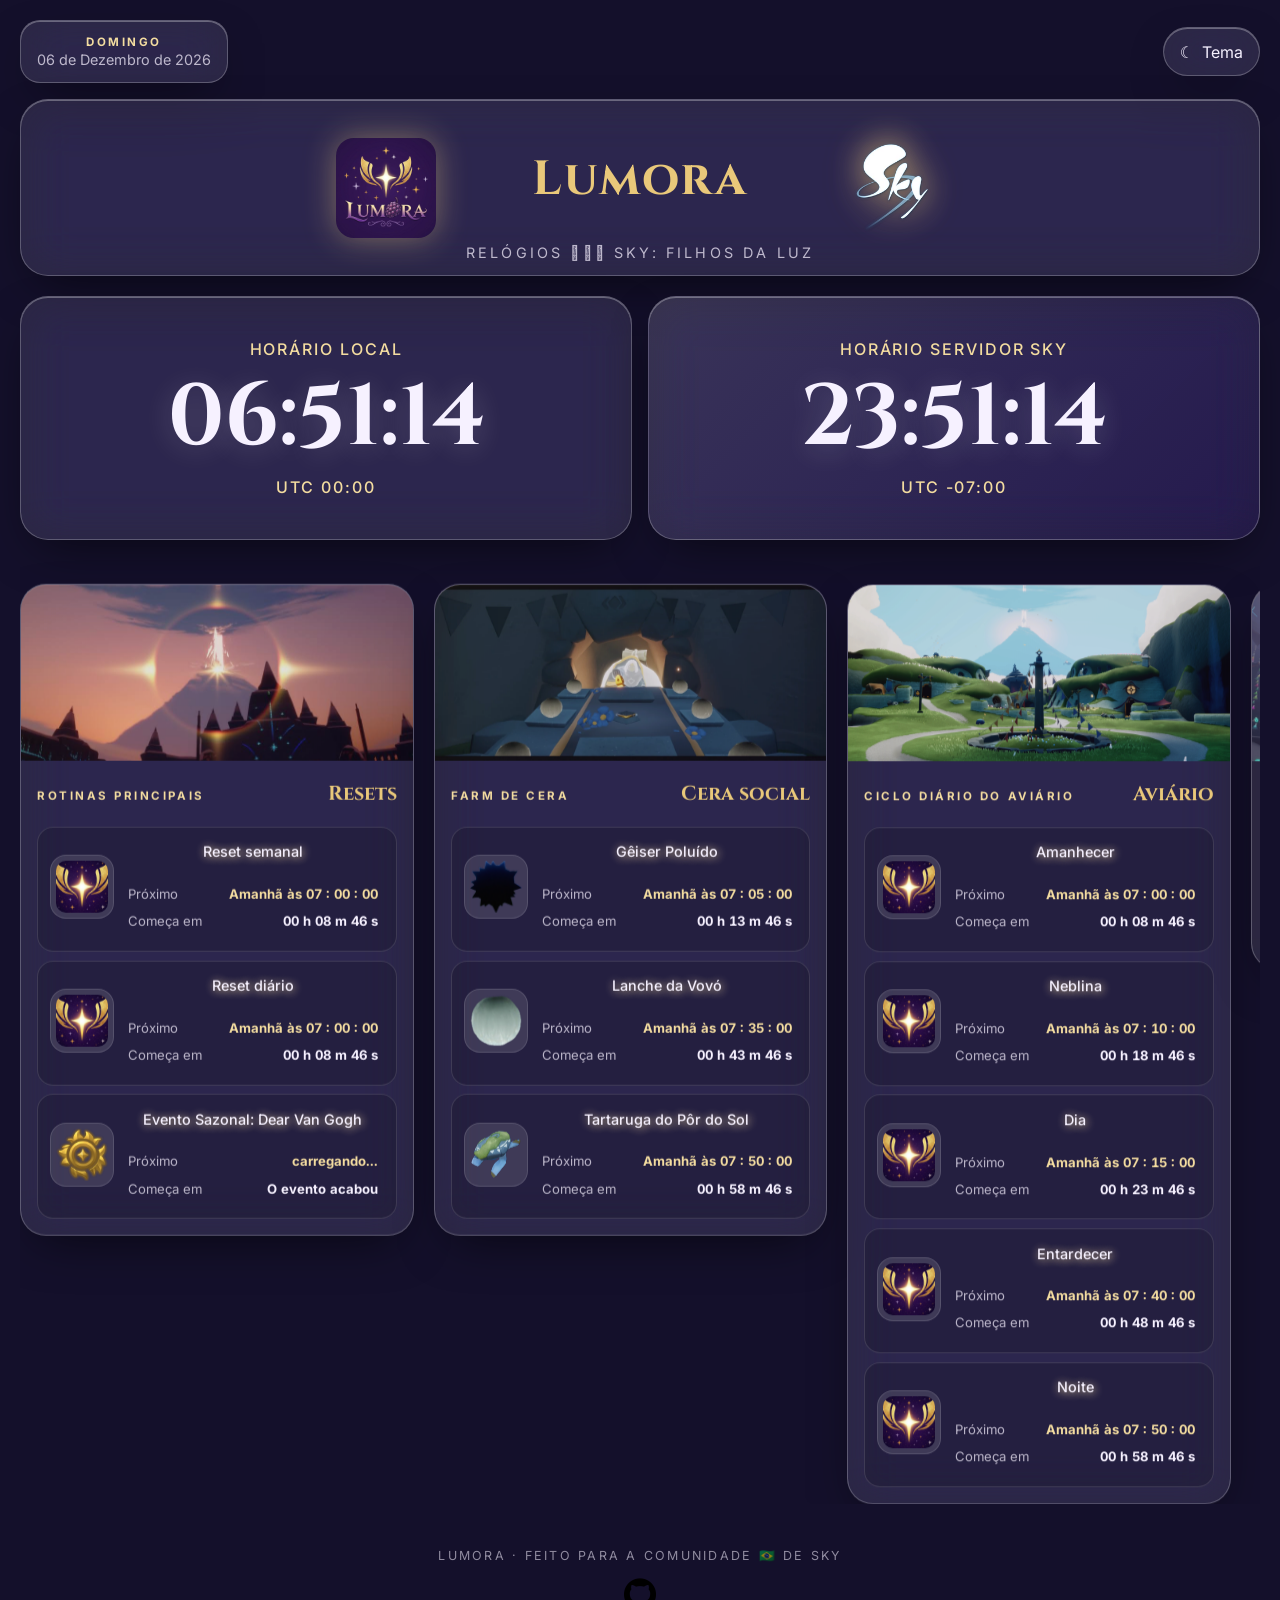
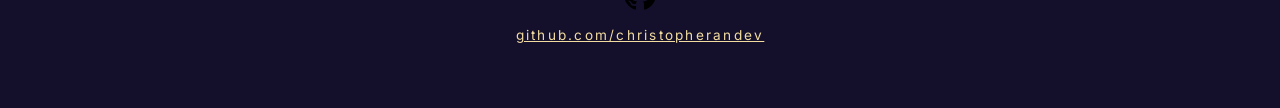
==== commit 8d79822f: "inserção de imagens para cada evento" ====
--- a/index.html
+++ b/index.html
@@ -48,10 +48,12 @@
                 <article class="clock-card">
                     <p class="clock-label" id="had-local">Horário local</p>
                     <strong class="clock-time" id="clk-local">carregando...</strong>
+                    <p class="clock-label" id="had-local-gmt">UTC -03:00</p>
                 </article>
                 <article class="clock-card clock-card-sky">
                     <p class="clock-label" id="had-global">Horário servidor Sky</p>
                     <strong class="clock-time" id="clk-global">carregando...</strong>
+                    <p class="clock-label" id="had-global-gmt">UTC -07:00</p>
                 </article>
             </section>
 
@@ -61,7 +63,7 @@
                 <div class="event-column">
                     <article class="event-group">
                         <div class="event-group-media">
-                            <img src="assets/images/events/reset.jpeg" alt="" loading="lazy" onerror="this.style.display='none'">
+                            <img src="assets/images/events/head_reset.jpeg" alt="" loading="lazy" onerror="this.style.display='none'">
                         </div>
                         <div class="event-group-body">
                             <div class="event-group-heading">
@@ -69,21 +71,43 @@
                                 <h2>Resets</h2>
                             </div>
                             <div class="event-card-list">
-                                <article class="event-card">
-                                    <span class="event-name">Reset semanal</span>
-                                    <span class="event-meta">Próximo <strong class="clock-next" id="clk-reset-week-event">carregando...</strong></span>
-                                    <span class="event-meta">Começa em <strong class="clock-diff" id="clk-reset-week-diff">carregando...</strong></span>
-                                </article>
-                                <article class="event-card">
-                                    <span class="event-name">Reset diário</span>
-                                    <span class="event-meta">Próximo <strong class="clock-next" id="clk-reset-diary-event">carregando...</strong></span>
-                                    <span class="event-meta">Começa em <strong class="clock-diff" id="clk-reset-diary-diff">carregando...</strong></span>
-                                </article>
-                                <article class="event-card">
-                                    <span class="event-name">Reset de Temporada</span>
-                                    <span class="event-meta">Próximo <strong class="clock-next" id="clk-reset-season-event">carregando...</strong></span>
-                                    <span class="event-meta">Começa em <strong class="clock-diff" id="clk-reset-season-diff">carregando...</strong></span>
-                                </article>
+
+                                <article class="event-card">
+                                    <div  class="event-cart-media">
+                                        <img src="assets/teste.jpeg" alt="" loading="lazy" onerror="this.style.display='none'">
+                                    </div>
+
+                                    <div class="event-card-body">
+                                        <span class="event-name">Reset semanal</span>
+                                        <span class="event-meta">Próximo <strong class="clock-next" id="clk-reset-week-event">carregando...</strong></span>
+                                        <span class="event-meta">Começa em <strong class="clock-diff" id="clk-reset-week-diff">carregando...</strong></span>
+                                    </div>
+                                </article>
+
+                                <article class="event-card">
+                                    <div  class="event-cart-media">
+                                        <img src="assets/teste.jpeg" alt="" loading="lazy" onerror="this.style.display='none'">
+                                    </div>
+                                    
+                                    <div class="event-card-body">
+                                        <span class="event-name">Reset diário</span>
+                                        <span class="event-meta">Próximo <strong class="clock-next" id="clk-reset-diary-event">carregando...</strong></span>
+                                        <span class="event-meta">Começa em <strong class="clock-diff" id="clk-reset-diary-diff">carregando...</strong></span>
+                                    </div>
+                                </article>
+
+                                <article class="event-card">
+                                    <div  class="event-cart-media">
+                                        <img src="assets/images/events/sazonal.webp" alt="" loading="lazy" onerror="this.style.display='none'">
+                                    </div>
+
+                                    <div class="event-card-body">
+                                        <span class="event-name">Evento Sazonal: Dear Van Gogh</span>
+                                        <span class="event-meta">Próximo <strong class="clock-next" id="clk-reset-season-event">carregando...</strong></span>
+                                        <span class="event-meta">Começa em <strong class="clock-diff" id="clk-reset-season-diff">carregando...</strong></span>
+                                    </div>
+                                </article>
+
                             </div>
                         </div>
                     </article>
@@ -93,7 +117,7 @@
                 <div class="event-column">
                     <article class="event-group">
                         <div class="event-group-media">
-                            <img src="assets/images/events/social-wax.webp" alt="" loading="lazy" onerror="this.style.display='none'">
+                            <img src="assets/images/events/head_social-wax.webp" alt="" loading="lazy" onerror="this.style.display='none'">
                         </div>
                         <div class="event-group-body">
                             <div class="event-group-heading">
@@ -101,21 +125,42 @@
                                 <h2>Cera social</h2>
                             </div>
                             <div class="event-card-list">
-                                <article class="event-card">
-                                    <span class="event-name">Gêiser</span>
-                                    <span class="event-meta">Próximo <strong class="clock-next" id="clk-geyser-event">carregando...</strong></span>
-                                    <span class="event-meta">Começa em <strong class="clock-diff" id="clk-geyser-diff">carregando...</strong></span>
-                                </article>
-                                <article class="event-card">
-                                    <span class="event-name">Vovó</span>
-                                    <span class="event-meta">Próximo <strong class="clock-next" id="clk-grandma-event">carregando...</strong></span>
-                                    <span class="event-meta">Começa em <strong class="clock-diff" id="clk-grandma-diff">carregando...</strong></span>
-                                </article>
-                                <article class="event-card">
-                                    <span class="event-name">Tartaruga</span>
-                                    <span class="event-meta">Próximo <strong class="clock-next" id="clk-turtle-event">carregando...</strong></span>
-                                    <span class="event-meta">Começa em <strong class="clock-diff" id="clk-turtle-diff">carregando...</strong></span>
-                                </article>
+
+                                <article class="event-card">
+                                    <div  class="event-cart-media">
+                                        <img src="assets/images/events/geyser.webp" alt="" loading="lazy" onerror="this.style.display='none'">
+                                    </div>
+                                    <div class="event-card-body">
+                                        <span class="event-name">Gêiser Poluído</span>
+                                        <span class="event-meta">Próximo <strong class="clock-next" id="clk-geyser-event">carregando...</strong></span>
+                                        <span class="event-meta">Começa em <strong class="clock-diff" id="clk-geyser-diff">carregando...</strong></span>
+                                    </div>
+                                </article>
+
+                                <article class="event-card">
+                                    <div  class="event-cart-media">
+                                        <img src="assets/images/events/grandma.webp" alt="" loading="lazy" onerror="this.style.display='none'">
+                                    </div>
+
+                                    <div class="event-card-body">
+                                        <span class="event-name">Lanche da Vovó</span>
+                                        <span class="event-meta">Próximo <strong class="clock-next" id="clk-grandma-event">carregando...</strong></span>
+                                        <span class="event-meta">Começa em <strong class="clock-diff" id="clk-grandma-diff">carregando...</strong></span>
+                                    </div>
+                                </article>
+
+                                <article class="event-card">
+                                    <div  class="event-cart-media">
+                                        <img src="assets/images/events/turtle.webp" alt="" loading="lazy" onerror="this.style.display='none'">
+                                    </div>
+
+                                    <div class="event-card-body">
+                                        <span class="event-name">Tartaruga do Pôr do Sol</span>
+                                        <span class="event-meta">Próximo <strong class="clock-next" id="clk-turtle-event">carregando...</strong></span>
+                                        <span class="event-meta">Começa em <strong class="clock-diff" id="clk-turtle-diff">carregando...</strong></span>
+                                    </div>
+                                </article>
+
                             </div>
                         </div>
                     </article>
@@ -125,7 +170,7 @@
                 <div class="event-column">
                     <article class="event-group">
                         <div class="event-group-media">
-                            <img src="assets/images/events/aviary.webp" alt="" loading="lazy" onerror="this.style.display='none'">
+                            <img src="assets/images/events/head_aviary.webp" alt="" loading="lazy" onerror="this.style.display='none'">
                         </div>
                         <div class="event-group-body">
                             <div class="event-group-heading">
@@ -133,30 +178,60 @@
                                 <h2>Aviário</h2>
                             </div>
                             <div class="event-card-list">
-                                <article class="event-card">
-                                    <span class="event-name">Amanhecer</span>
-                                    <span class="event-meta">Próximo <strong class="clock-next" id="clk-aviary-morning-event">carregando...</strong></span>
-                                    <span class="event-meta">Começa em <strong class="clock-diff" id="clk-aviary-morning-diff">carregando...</strong></span>
-                                </article>
-                                <article class="event-card">
-                                    <span class="event-name">Neblina</span>
-                                    <span class="event-meta">Próximo <strong class="clock-next" id="clk-aviary-fog-event">carregando...</strong></span>
-                                    <span class="event-meta">Começa em <strong class="clock-diff" id="clk-aviary-fog-diff">carregando...</strong></span>
-                                </article>
-                                <article class="event-card">
-                                    <span class="event-name">Dia</span>
-                                    <span class="event-meta">Próximo <strong class="clock-next" id="clk-aviary-day-event">carregando...</strong></span>
-                                    <span class="event-meta">Começa em <strong class="clock-diff" id="clk-aviary-day-diff">carregando...</strong></span>
-                                </article>
-                                <article class="event-card">
-                                    <span class="event-name">Entardecer</span>
-                                    <span class="event-meta">Próximo <strong class="clock-next" id="clk-aviary-evening-event">carregando...</strong></span>
-                                    <span class="event-meta">Começa em <strong class="clock-diff" id="clk-aviary-evening-diff">carregando...</strong></span>
-                                </article>
-                                <article class="event-card">
-                                    <span class="event-name">Noite</span>
-                                    <span class="event-meta">Próximo <strong class="clock-next" id="clk-aviary-night-event">carregando...</strong></span>
-                                    <span class="event-meta">Começa em <strong class="clock-diff" id="clk-aviary-night-diff">carregando...</strong></span>
+
+                                <article class="event-card">
+                                    <div  class="event-cart-media">
+                                        <img src="assets/teste.jpeg" alt="" loading="lazy" onerror="this.style.display='none'">
+                                    </div>
+                                    <div class="event-card-body">
+                                        <span class="event-name">Amanhecer</span>
+                                        <span class="event-meta">Próximo <strong class="clock-next" id="clk-aviary-morning-event">carregando...</strong></span>
+                                        <span class="event-meta">Começa em <strong class="clock-diff" id="clk-aviary-morning-diff">carregando...</strong></span>
+                                    </div>
+                                </article>
+
+                                <article class="event-card">
+                                    <div  class="event-cart-media">
+                                        <img src="assets/teste.jpeg" alt="" loading="lazy" onerror="this.style.display='none'">
+                                    </div>
+                                    <div class="event-card-body">
+                                        <span class="event-name">Neblina</span>
+                                        <span class="event-meta">Próximo <strong class="clock-next" id="clk-aviary-fog-event">carregando...</strong></span>
+                                        <span class="event-meta">Começa em <strong class="clock-diff" id="clk-aviary-fog-diff">carregando...</strong></span>
+                                    </div>
+                                </article>
+
+                                <article class="event-card">
+                                    <div  class="event-cart-media">
+                                        <img src="assets/teste.jpeg" alt="" loading="lazy" onerror="this.style.display='none'">
+                                    </div>
+                                    <div class="event-card-body">   
+                                        <span class="event-name">Dia</span>
+                                        <span class="event-meta">Próximo <strong class="clock-next" id="clk-aviary-day-event">carregando...</strong></span>
+                                        <span class="event-meta">Começa em <strong class="clock-diff" id="clk-aviary-day-diff">carregando...</strong></span>
+                                    </div>
+                                </article>
+
+                                <article class="event-card">
+                                    <div  class="event-cart-media">
+                                        <img src="assets/teste.jpeg" alt="" loading="lazy" onerror="this.style.display='none'">
+                                    </div>
+                                    <div class="event-card-body">
+                                        <span class="event-name">Entardecer</span>
+                                        <span class="event-meta">Próximo <strong class="clock-next" id="clk-aviary-evening-event">carregando...</strong></span>
+                                        <span class="event-meta">Começa em <strong class="clock-diff" id="clk-aviary-evening-diff">carregando...</strong></span>
+                                    </div>
+                                </article>
+
+                                <article class="event-card">
+                                    <div  class="event-cart-media">
+                                        <img src="assets/teste.jpeg" alt="" loading="lazy" onerror="this.style.display='none'">
+                                    </div>
+                                    <div class="event-card-body">
+                                        <span class="event-name">Noite</span>
+                                        <span class="event-meta">Próximo <strong class="clock-next" id="clk-aviary-night-event">carregando...</strong></span>
+                                        <span class="event-meta">Começa em <strong class="clock-diff" id="clk-aviary-night-diff">carregando...</strong></span>
+                                    </div>
                                 </article>
                             </div>
                         </div>
@@ -167,7 +242,7 @@
                 <div class="event-column">
                     <article class="event-group">
                         <div class="event-group-media">
-                            <img src="assets/images/events/aurora.webp" alt="" loading="lazy" onerror="this.style.display='none'">
+                            <img src="assets/images/events/head_aurora.webp" alt="" loading="lazy" onerror="this.style.display='none'">
                         </div>
                         <div class="event-group-body">
                             <div class="event-group-heading">
@@ -175,11 +250,19 @@
                                 <h2>Shows</h2>
                             </div>
                             <div class="event-card-list">
-                                <article class="event-card">
-                                    <span class="event-name">Show da Aurora</span>
-                                    <span class="event-meta">Próximo <strong class="clock-next" id="clk-aurora-show-event">carregando...</strong></span>
-                                    <span class="event-meta">Começa em <strong class="clock-diff" id="clk-aurora-show-diff">carregando...</strong></span>
-                                </article>
+
+                                <article class="event-card">
+                                    <div  class="event-cart-media">
+                                        <img src="assets/teste.jpeg" alt="" loading="lazy" onerror="this.style.display='none'">
+                                    </div>
+
+                                    <div class="event-card-body">
+                                        <span class="event-name">Show da Aurora</span>
+                                        <span class="event-meta">Próximo <strong class="clock-next" id="clk-aurora-show-event">carregando...</strong></span>
+                                        <span class="event-meta">Começa em <strong class="clock-diff" id="clk-aurora-show-diff">carregando...</strong></span>
+                                    </div>
+                                </article>
+
                             </div>
                         </div>
                     </article>
@@ -189,7 +272,7 @@
                 <div class="event-column">
                     <article class="event-group">
                         <div class="event-group-media">
-                            <img src="assets/images/events/mission.webp" alt="" loading="lazy" onerror="this.style.display='none'">
+                            <img src="assets/images/events/head_mission.webp" alt="" loading="lazy" onerror="this.style.display='none'">
                         </div>
                         <div class="event-group-body">
                             <div class="event-group-heading">
@@ -197,25 +280,51 @@
                                 <h2>Missões</h2>
                             </div>
                             <div class="event-card-list">
-                                <article class="event-card">
-                                    <span class="event-name">Passagem da Confiança</span>
-                                    <span class="event-meta">Próximo <strong class="clock-next" id="clk-passage-mission1-event">carregando...</strong></span>
-                                    <span class="event-meta">Começa em <strong class="clock-diff" id="clk-passage-mission1-diff">carregando...</strong></span>
-                                </article>
-                                <article class="event-card">
-                                    <span class="event-name">Passagem da Assistência</span>
-                                    <span class="event-meta">Próximo <strong class="clock-next" id="clk-passage-mission2-event">carregando...</strong></span>
-                                    <span class="event-meta">Começa em <strong class="clock-diff" id="clk-passage-mission2-diff">carregando...</strong></span>
-                                </article>
-                                <article class="event-card">
-                                    <span class="event-name">Passagem da Coordenação</span>
-                                    <span class="event-meta">Próximo <strong class="clock-next" id="clk-passage-mission3-event">carregando...</strong></span>
-                                    <span class="event-meta">Começa em <strong class="clock-diff" id="clk-passage-mission3-diff">carregando...</strong></span>
-                                </article>
-                                <article class="event-card">
-                                    <span class="event-name">Passagem do Alinhamento</span>
-                                    <span class="event-meta">Próximo <strong class="clock-next" id="clk-passage-mission4-event">carregando...</strong></span>
-                                    <span class="event-meta">Começa em <strong class="clock-diff" id="clk-passage-mission4-diff">carregando...</strong></span>
+
+                                <article class="event-card">
+                                    <div  class="event-cart-media">
+                                        <img src="assets/teste.jpeg" alt="" loading="lazy" onerror="this.style.display='none'">
+                                    </div>
+                                    <div class="event-card-body">
+                                        <span class="event-name">Passagem da Confiança</span>
+                                        <span class="event-meta">Próximo <strong class="clock-next" id="clk-passage-mission1-event">carregando...</strong></span>
+                                        <span class="event-meta">Começa em <strong class="clock-diff" id="clk-passage-mission1-diff">carregando...</strong></span>
+                                    </div>
+                                </article>
+
+                                <article class="event-card">
+                                    <div  class="event-cart-media">
+                                        <img src="assets/teste.jpeg" alt="" loading="lazy" onerror="this.style.display='none'">
+                                    </div>
+
+                                    <div class="event-card-body">
+                                        <span class="event-name">Passagem da Assistência</span>
+                                        <span class="event-meta">Próximo <strong class="clock-next" id="clk-passage-mission2-event">carregando...</strong></span>
+                                        <span class="event-meta">Começa em <strong class="clock-diff" id="clk-passage-mission2-diff">carregando...</strong></span>
+                                    </div>
+                                </article>
+
+                                <article class="event-card">
+                                    <div  class="event-cart-media">
+                                        <img src="assets/teste.jpeg" alt="" loading="lazy" onerror="this.style.display='none'">
+                                    </div>
+                                    <div class="event-card-body">
+                                        <span class="event-name">Passagem da Coordenação</span>
+                                        <span class="event-meta">Próximo <strong class="clock-next" id="clk-passage-mission3-event">carregando...</strong></span>
+                                        <span class="event-meta">Começa em <strong class="clock-diff" id="clk-passage-mission3-diff">carregando...</strong></span>
+                                    </div>
+                                </article>
+
+                                <article class="event-card">
+                                    <div  class="event-cart-media">
+                                        <img src="assets/teste.jpeg" alt="" loading="lazy" onerror="this.style.display='none'">
+                                    </div>
+
+                                    <div class="event-card-body">
+                                        <span class="event-name">Passagem do Alinhamento</span>
+                                        <span class="event-meta">Próximo <strong class="clock-next" id="clk-passage-mission4-event">carregando...</strong></span>
+                                        <span class="event-meta">Começa em <strong class="clock-diff" id="clk-passage-mission4-diff">carregando...</strong></span>
+                                    </div>
                                 </article>
                             </div>
                         </div>
@@ -226,28 +335,50 @@
                 <div class="event-column">
                     <article class="event-group">
                         <div class="event-group-media">
-                            <img src="assets/images/events/secrets.webp" alt="" loading="lazy" onerror="this.style.display='none'">
+                            <img src="assets/images/events/head_secrets.webp" alt="" loading="lazy" onerror="this.style.display='none'">
                         </div>
                         <div class="event-group-body">
                             <div class="event-group-heading">
                                 <p class="event-kicker">Ocorrências especiais</p>
                                 <h2>Segredos</h2>
                             </div>
-                            <div class="event-card-list">
-                                <article class="event-card">
-                                    <span class="event-name">Anéis de Fada da Campina</span>
-                                    <span class="event-meta">Próximo <strong class="clock-next" id="clk-secret-fairy-event">carregando...</strong></span>
-                                    <span class="event-meta">Começa em <strong class="clock-diff" id="clk-secret-fairy-diff">carregando...</strong></span>
-                                </article>
-                                <article class="event-card">
-                                    <span class="event-name">Arco-Íris da Floresta Oculta</span>
-                                    <span class="event-meta">Próximo <strong class="clock-next" id="clk-secret-rainbow-event">carregando...</strong></span>
-                                    <span class="event-meta">Começa em <strong class="clock-diff" id="clk-secret-rainbow-diff">carregando...</strong></span>
-                                </article>
-                                <article class="event-card">
-                                    <span class="event-name">Troca do Clima na Casa da Árvore</span>
-                                    <span class="event-meta">Próximo <strong class="clock-next" id="clk-treehouse-weather-event">carregando...</strong></span>
-                                    <span class="event-meta">Começa em <strong class="clock-diff" id="clk-treehouse-weather-diff">carregando...</strong></span>
+
+                            <div class="event-card-list">
+
+                                <article class="event-card">
+
+                                    <div  class="event-cart-media">
+                                        <img src="assets/teste.jpeg" alt="" loading="lazy" onerror="this.style.display='none'">
+                                    </div>
+
+                                    <div class="event-card-body">
+                                        <span class="event-name">Anéis de Fada da Campina</span>
+                                        <span class="event-meta">Próximo <strong class="clock-next" id="clk-secret-fairy-event">carregando...</strong></span>
+                                        <span class="event-meta">Começa em <strong class="clock-diff" id="clk-secret-fairy-diff">carregando...</strong></span>
+                                    </div>
+                                </article>
+
+                                <article class="event-card">
+
+                                    <div  class="event-cart-media">
+                                        <img src="assets/teste.jpeg" alt="" loading="lazy" onerror="this.style.display='none'">
+                                    </div>
+                                    <div class="event-card-body">
+                                        <span class="event-name">Arco-Íris da Floresta Oculta</span>
+                                        <span class="event-meta">Próximo <strong class="clock-next" id="clk-secret-rainbow-event">carregando...</strong></span>
+                                        <span class="event-meta">Começa em <strong class="clock-diff" id="clk-secret-rainbow-diff">carregando...</strong></span>
+                                    </div>
+                                </article>
+
+                                <article class="event-card">
+                                    <div  class="event-cart-media">
+                                        <img src="assets/teste.jpeg" alt="" loading="lazy" onerror="this.style.display='none'">
+                                    </div>
+                                    <div class="event-card-body">
+                                        <span class="event-name">Troca do Clima na Casa da Árvore</span>
+                                        <span class="event-meta">Próximo <strong class="clock-next" id="clk-treehouse-weather-event">carregando...</strong></span>
+                                        <span class="event-meta">Começa em <strong class="clock-diff" id="clk-treehouse-weather-diff">carregando...</strong></span>
+                                    </div>
                                 </article>
                             </div>
                         </div>
--- a/styles/style.css
+++ b/styles/style.css
@@ -123,6 +123,17 @@
     text-transform: uppercase;
 }
 
+.clock-label
+{
+    display: block;
+    color: var(--gold-soft);
+    text-align: center;
+    font-size: 1.0rem;
+    font-weight: 500;
+    letter-spacing: 0.12em;
+    text-transform: uppercase;
+}
+
 .date-full 
 { 
     text-align: center;
@@ -179,6 +190,7 @@
 .clock-time { display: block; margin-top: 0.35rem; font-family: var(--font-display); font-size: clamp(2.5rem, 8vw, 5.4rem); line-height: 1; font-variant-numeric: tabular-nums; text-shadow: 0 4px 30px rgba(255, 255, 255, 0.18); }
 .clock-card-sky { background: linear-gradient(135deg, var(--glass-bg-strong), color-mix(in oklab, var(--violet) 18%, transparent)); }
 
+
 /* --- SEÇÃO DE EVENTOS HORIZONTAL (VARAL) --- */
 .event-sections {
     display: flex;
@@ -187,18 +199,16 @@
     overflow-x: auto;
     padding-bottom: 1.5rem;
     align-items: start;
-    /*scroll-behavior: smooth;*/
-    /*scrollbar-width: auto;*/
-    /*scrollbar-color: var(--gold) rgba(255, 255, 255, 0.05);*/
     transform: rotateX(180deg);
     align-items: end;
 }
 
-.event-column {
+.event-column 
+{
     display: flex;
     flex-direction: column;
     gap: 1.25rem;
-    min-width: 340px;
+    min-width: 30vw;
     flex-shrink: 0;
     transform: rotateX(180deg);
 }
@@ -213,8 +223,60 @@
 .event-group-heading { display: flex; align-items: baseline; justify-content: space-between; gap: 1rem; margin-bottom: 0.8rem; }
 .event-group h2 { margin: 0; font-family: var(--font-display); color: var(--section-title); font-size: 1.25rem; }
 .event-card-list { display: grid; gap: 0.55rem; }
-.event-card { display: grid; grid-template-columns: 1fr; gap: 0.35rem; padding: 0.75rem; border: 1px solid color-mix(in oklab, white 12%, transparent); border-radius: 16px; background: color-mix(in oklab, black 16%, transparent); }
-.event-name { font-weight: 700; }
+
+.event-card 
+{ 
+    display: grid; 
+    grid-template-columns: auto 1fr; 
+    gap: 0.5rem; 
+    padding-left: 0.75rem; 
+    padding-right: 0.75rem;
+    border: 1px solid color-mix(in oklab, white 12%, transparent); 
+    border-radius: 16px; 
+    background: color-mix(in oklab, black 16%, transparent); 
+}
+
+.event-cart-media
+{   
+    grid-column: 1;
+    grid-row: 1 / span 3;
+    align-self: center;  
+    justify-self: center;
+}
+
+.event-cart-media > img
+{
+    width: 64px;
+    height: 64px;
+    border-radius: 16px;
+    padding: 5px;
+    background-color: color-mix(in oklab, white 12%, transparent); 
+    border: 1px solid color-mix(in oklab, white 12%, transparent);  
+}
+
+.event-card-body 
+{
+    display: grid;
+    grid-column: 2;
+    align-self: center;  
+    margin-top: 10px;
+}
+
+.event-card-body > span
+{
+    display: flex;
+    padding: 0.35rem;
+}
+
+.event-name 
+{ 
+    font-size: 0.9rem; 
+    font-weight: 500; 
+    font-family: var(--font-sans);
+    text-shadow: 1px 1px 8px var(--gold-soft); 
+    justify-self: center;
+    margin-bottom: 0.9rem;
+}
 .event-meta { display: flex; justify-content: space-between; gap: 0.75rem; color: var(--text-dim); font-size: 0.82rem; }
 .clock-next, .clock-diff { color: var(--gold-soft); font-variant-numeric: tabular-nums; text-align: right; }
 .clock-diff { color: var(--text); }
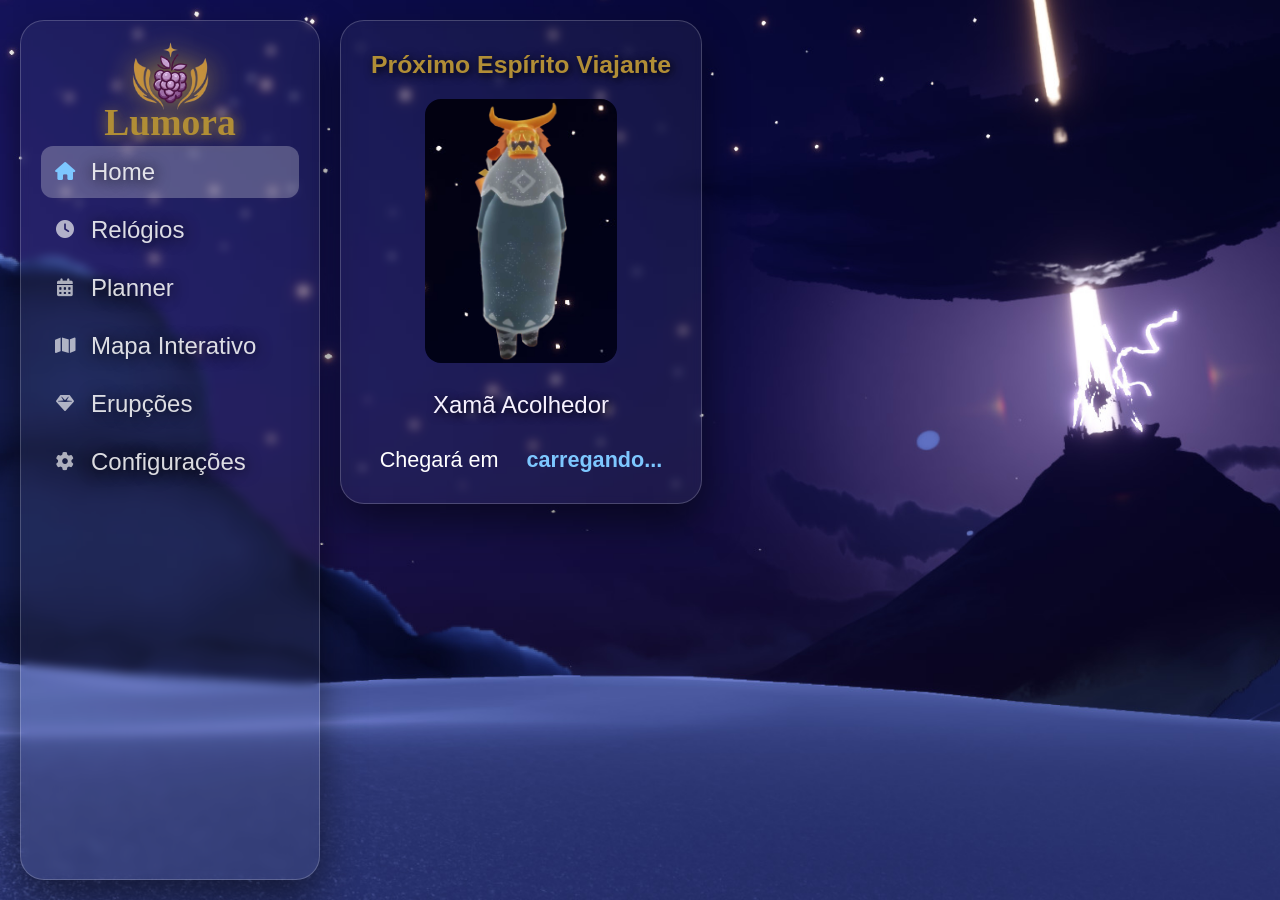
==== commit 610ac1af: "mudança de estrutura" ====
--- a/index.html
+++ b/index.html
@@ -1,402 +1,105 @@
 <!DOCTYPE html>
-<html lang="pt-br" data-theme="dark">
+
+<html lang="pt-BR" data-theme="dark">
+
 <head>
     <meta charset="UTF-8">
-    <meta name="viewport" content="width=device-width, initial-scale=1">
+    <meta name="viewport" content="width=device-width, initial-scale=1.0">
     <title>Lumora</title>
-    <meta name="description" content="Lumora: acompanhe em tempo real os resets, eventos sociais, shows da Aurora e ciclos do jogo Sky: Filhos da Luz.">
+    <link rel="stylesheet" href="style.css">
+    <link id="page-style" rel="stylesheet" href="">
+    <!-- Font Awesome para os ícones -->
+    <link rel="stylesheet" href="https://cdnjs.cloudflare.com/ajax/libs/font-awesome/6.4.0/css/all.min.css">
+    <!-- Google Fonts -->
+    <link href="https://fonts.googleapis.com/css2?family=Cinzel:wght@400;500;600;700&family=Inter:wght@300;400;500;600&display=swap" rel="stylesheet">
+    
     <link rel="preconnect" href="https://fonts.googleapis.com">
     <link rel="preconnect" href="https://fonts.gstatic.com" crossorigin>
-    <link href="https://fonts.googleapis.com/css2?family=Cinzel:wght@400;500;600;700&family=Inter:wght@300;400;500;600&display=swap" rel="stylesheet">
-    <link rel="stylesheet" href="styles/style.css">
-    <link rel="shortcut icon" href="favicon/favicon.ico">
+    <link href="https://fonts.googleapis.com/css2?family=Inter:wght@300;400;500;600&display=swap" rel="stylesheet">
+
 </head>
+
 <body>
-    <div class="app-shell">
-        <div class="background-layer" aria-hidden="true">
-            <div class="background-day"></div>
-            <div class="background-night"></div>
-            <div class="vignette"></div>
-        </div>
-
-        <header class="site-header">
-            <div class="date-card" aria-label="Data atual">
-                <span class="date-weekday" id="current-weekday">Hoje</span>
-                <span class="date-full" id="current-date">carregando...</span>
-            </div>
-
-            <button class="theme-toggle" type="button" aria-label="Alternar tema" data-theme-toggle>
-                <span class="theme-toggle-icon">☾</span>
-                <span class="theme-toggle-text">Tema</span>
-            </button>
-
-            <div class="brand" aria-label="Lumora e Sky: Filhos da Luz">
-                <img src="assets/images/lumora-logo.jpeg" alt="Logo Lumora" class="brand-logo brand-logo-lumora">
-                <div class="brand-text">
-                    <h1 class="brand-title">Lumora</h1>
-                    <p class="brand-sub">Relógios 𓆩⟡𓆪 Sky: Filhos da Luz</p>
-                </div>
-                <div class="sky-logo" aria-label="Logo Sky">
-                    <img src="assets/images/sky-logo.webp" alt="Logo Sky: Filhos da Luz" class="brand-logo brand-logo-sky">
+    <div class="main-container">
+        
+        <aside class="sidebar" id="sidebar">
+            <!-- Header -->
+            <div class="sidebar-header">
+                <div class="logo-container">
+                    <img src="assets/images/lumora-logo.png" alt="Logo Lumora" class="lumora-logo">
+                    <span class="logo-text">Lumora</span>
                 </div>
             </div>
 
-        </header>
-
-        <main>
-            <section class="hero-clocks" aria-label="Relógios principais">
-                <article class="clock-card">
-                    <p class="clock-label" id="had-local">Horário local</p>
-                    <strong class="clock-time" id="clk-local">carregando...</strong>
-                    <p class="clock-label" id="had-local-gmt">UTC -03:00</p>
-                </article>
-                <article class="clock-card clock-card-sky">
-                    <p class="clock-label" id="had-global">Horário servidor Sky</p>
-                    <strong class="clock-time" id="clk-global">carregando...</strong>
-                    <p class="clock-label" id="had-global-gmt">UTC -07:00</p>
-                </article>
-            </section>
-
-            <section class="event-sections" aria-label="Eventos de Sky">
-                
-                <!-- Bloco 1: Resets -->
-                <div class="event-column">
-                    <article class="event-group">
-                        <div class="event-group-media">
-                            <img src="assets/images/events/head_reset.jpeg" alt="" loading="lazy" onerror="this.style.display='none'">
+            <!-- Navegação -->
+            <nav class="menu-navigation">
+                <!-- Item: Home -->
+                <div class="menu-item-container">
+                    <div class="menu-item active">
+                        <div class="item-link">
+                            <i class="fa-solid fa-house"></i>
+                            <span class="item-text">Home</span>
                         </div>
-                        <div class="event-group-body">
-                            <div class="event-group-heading">
-                                <p class="event-kicker">Rotinas principais</p>
-                                <h2>Resets</h2>
-                            </div>
-                            <div class="event-card-list">
-
-                                <article class="event-card">
-                                    <div  class="event-cart-media">
-                                        <img src="assets/teste.jpeg" alt="" loading="lazy" onerror="this.style.display='none'">
-                                    </div>
-
-                                    <div class="event-card-body">
-                                        <span class="event-name">Reset semanal</span>
-                                        <span class="event-meta">Próximo <strong class="clock-next" id="clk-reset-week-event">carregando...</strong></span>
-                                        <span class="event-meta">Começa em <strong class="clock-diff" id="clk-reset-week-diff">carregando...</strong></span>
-                                    </div>
-                                </article>
-
-                                <article class="event-card">
-                                    <div  class="event-cart-media">
-                                        <img src="assets/teste.jpeg" alt="" loading="lazy" onerror="this.style.display='none'">
-                                    </div>
-                                    
-                                    <div class="event-card-body">
-                                        <span class="event-name">Reset diário</span>
-                                        <span class="event-meta">Próximo <strong class="clock-next" id="clk-reset-diary-event">carregando...</strong></span>
-                                        <span class="event-meta">Começa em <strong class="clock-diff" id="clk-reset-diary-diff">carregando...</strong></span>
-                                    </div>
-                                </article>
-
-                                <article class="event-card">
-                                    <div  class="event-cart-media">
-                                        <img src="assets/images/events/sazonal.webp" alt="" loading="lazy" onerror="this.style.display='none'">
-                                    </div>
-
-                                    <div class="event-card-body">
-                                        <span class="event-name">Evento Sazonal: Dear Van Gogh</span>
-                                        <span class="event-meta">Próximo <strong class="clock-next" id="clk-reset-season-event">carregando...</strong></span>
-                                        <span class="event-meta">Começa em <strong class="clock-diff" id="clk-reset-season-diff">carregando...</strong></span>
-                                    </div>
-                                </article>
-
-                            </div>
-                        </div>
-                    </article>
+                    </div>
                 </div>
 
-                <!-- Bloco 2: Cera Social -->
-                <div class="event-column">
-                    <article class="event-group">
-                        <div class="event-group-media">
-                            <img src="assets/images/events/head_social-wax.webp" alt="" loading="lazy" onerror="this.style.display='none'">
+                <!-- Item: RElógios -->
+                <div class="menu-item-container">
+                    <div class="menu-item">
+                        <div class="item-link">
+                            <i class="fa-solid fa-clock"></i>
+                            <span class="item-text">Relógios</span>
                         </div>
-                        <div class="event-group-body">
-                            <div class="event-group-heading">
-                                <p class="event-kicker">Farm de cera</p>
-                                <h2>Cera social</h2>
-                            </div>
-                            <div class="event-card-list">
-
-                                <article class="event-card">
-                                    <div  class="event-cart-media">
-                                        <img src="assets/images/events/geyser.webp" alt="" loading="lazy" onerror="this.style.display='none'">
-                                    </div>
-                                    <div class="event-card-body">
-                                        <span class="event-name">Gêiser Poluído</span>
-                                        <span class="event-meta">Próximo <strong class="clock-next" id="clk-geyser-event">carregando...</strong></span>
-                                        <span class="event-meta">Começa em <strong class="clock-diff" id="clk-geyser-diff">carregando...</strong></span>
-                                    </div>
-                                </article>
-
-                                <article class="event-card">
-                                    <div  class="event-cart-media">
-                                        <img src="assets/images/events/grandma.webp" alt="" loading="lazy" onerror="this.style.display='none'">
-                                    </div>
-
-                                    <div class="event-card-body">
-                                        <span class="event-name">Lanche da Vovó</span>
-                                        <span class="event-meta">Próximo <strong class="clock-next" id="clk-grandma-event">carregando...</strong></span>
-                                        <span class="event-meta">Começa em <strong class="clock-diff" id="clk-grandma-diff">carregando...</strong></span>
-                                    </div>
-                                </article>
-
-                                <article class="event-card">
-                                    <div  class="event-cart-media">
-                                        <img src="assets/images/events/turtle.webp" alt="" loading="lazy" onerror="this.style.display='none'">
-                                    </div>
-
-                                    <div class="event-card-body">
-                                        <span class="event-name">Tartaruga do Pôr do Sol</span>
-                                        <span class="event-meta">Próximo <strong class="clock-next" id="clk-turtle-event">carregando...</strong></span>
-                                        <span class="event-meta">Começa em <strong class="clock-diff" id="clk-turtle-diff">carregando...</strong></span>
-                                    </div>
-                                </article>
-
-                            </div>
-                        </div>
-                    </article>
+                    </div>
                 </div>
 
-                <!-- Bloco 3: Aviário -->
-                <div class="event-column">
-                    <article class="event-group">
-                        <div class="event-group-media">
-                            <img src="assets/images/events/head_aviary.webp" alt="" loading="lazy" onerror="this.style.display='none'">
+                <!-- Item: Planner -->
+                <div class="menu-item-container" id="schedule-container">
+                    <div class="menu-item">
+                        <div class="item-link">
+                            <i class="fa-solid fa-calendar-days"></i>
+                            <span class="item-text">Planner</span>
                         </div>
-                        <div class="event-group-body">
-                            <div class="event-group-heading">
-                                <p class="event-kicker">Ciclo diário do Aviário</p>
-                                <h2>Aviário</h2>
-                            </div>
-                            <div class="event-card-list">
-
-                                <article class="event-card">
-                                    <div  class="event-cart-media">
-                                        <img src="assets/teste.jpeg" alt="" loading="lazy" onerror="this.style.display='none'">
-                                    </div>
-                                    <div class="event-card-body">
-                                        <span class="event-name">Amanhecer</span>
-                                        <span class="event-meta">Próximo <strong class="clock-next" id="clk-aviary-morning-event">carregando...</strong></span>
-                                        <span class="event-meta">Começa em <strong class="clock-diff" id="clk-aviary-morning-diff">carregando...</strong></span>
-                                    </div>
-                                </article>
-
-                                <article class="event-card">
-                                    <div  class="event-cart-media">
-                                        <img src="assets/teste.jpeg" alt="" loading="lazy" onerror="this.style.display='none'">
-                                    </div>
-                                    <div class="event-card-body">
-                                        <span class="event-name">Neblina</span>
-                                        <span class="event-meta">Próximo <strong class="clock-next" id="clk-aviary-fog-event">carregando...</strong></span>
-                                        <span class="event-meta">Começa em <strong class="clock-diff" id="clk-aviary-fog-diff">carregando...</strong></span>
-                                    </div>
-                                </article>
-
-                                <article class="event-card">
-                                    <div  class="event-cart-media">
-                                        <img src="assets/teste.jpeg" alt="" loading="lazy" onerror="this.style.display='none'">
-                                    </div>
-                                    <div class="event-card-body">   
-                                        <span class="event-name">Dia</span>
-                                        <span class="event-meta">Próximo <strong class="clock-next" id="clk-aviary-day-event">carregando...</strong></span>
-                                        <span class="event-meta">Começa em <strong class="clock-diff" id="clk-aviary-day-diff">carregando...</strong></span>
-                                    </div>
-                                </article>
-
-                                <article class="event-card">
-                                    <div  class="event-cart-media">
-                                        <img src="assets/teste.jpeg" alt="" loading="lazy" onerror="this.style.display='none'">
-                                    </div>
-                                    <div class="event-card-body">
-                                        <span class="event-name">Entardecer</span>
-                                        <span class="event-meta">Próximo <strong class="clock-next" id="clk-aviary-evening-event">carregando...</strong></span>
-                                        <span class="event-meta">Começa em <strong class="clock-diff" id="clk-aviary-evening-diff">carregando...</strong></span>
-                                    </div>
-                                </article>
-
-                                <article class="event-card">
-                                    <div  class="event-cart-media">
-                                        <img src="assets/teste.jpeg" alt="" loading="lazy" onerror="this.style.display='none'">
-                                    </div>
-                                    <div class="event-card-body">
-                                        <span class="event-name">Noite</span>
-                                        <span class="event-meta">Próximo <strong class="clock-next" id="clk-aviary-night-event">carregando...</strong></span>
-                                        <span class="event-meta">Começa em <strong class="clock-diff" id="clk-aviary-night-diff">carregando...</strong></span>
-                                    </div>
-                                </article>
-                            </div>
-                        </div>
-                    </article>
+                    </div>
                 </div>
 
-                <!-- Bloco 4: Shows -->
-                <div class="event-column">
-                    <article class="event-group">
-                        <div class="event-group-media">
-                            <img src="assets/images/events/head_aurora.webp" alt="" loading="lazy" onerror="this.style.display='none'">
+                <!-- Item: Mapa Interativo -->
+                <div class="menu-item-container">
+                    <div class="menu-item">
+                        <div class="item-link">
+                            <i class="fa-solid fa-map"></i>
+                            <span class="item-text">Mapa Interativo</span>
                         </div>
-                        <div class="event-group-body">
-                            <div class="event-group-heading">
-                                <p class="event-kicker">Shows e Eventos</p>
-                                <h2>Shows</h2>
-                            </div>
-                            <div class="event-card-list">
-
-                                <article class="event-card">
-                                    <div  class="event-cart-media">
-                                        <img src="assets/teste.jpeg" alt="" loading="lazy" onerror="this.style.display='none'">
-                                    </div>
-
-                                    <div class="event-card-body">
-                                        <span class="event-name">Show da Aurora</span>
-                                        <span class="event-meta">Próximo <strong class="clock-next" id="clk-aurora-show-event">carregando...</strong></span>
-                                        <span class="event-meta">Começa em <strong class="clock-diff" id="clk-aurora-show-diff">carregando...</strong></span>
-                                    </div>
-                                </article>
-
-                            </div>
-                        </div>
-                    </article>
+                    </div>
                 </div>
 
-                <!-- Bloco 5: Missões -->
-                <div class="event-column">
-                    <article class="event-group">
-                        <div class="event-group-media">
-                            <img src="assets/images/events/head_mission.webp" alt="" loading="lazy" onerror="this.style.display='none'">
+                <!-- Item: Erupções -->
+                <div class="menu-item-container">
+                    <div class="menu-item">
+                        <div class="item-link">
+                            <i class="fa-solid fa-gem"></i>
+                            <span class="item-text">Erupções</span>
                         </div>
-                        <div class="event-group-body">
-                            <div class="event-group-heading">
-                                <p class="event-kicker">Temporada da Passagem</p>
-                                <h2>Missões</h2>
-                            </div>
-                            <div class="event-card-list">
-
-                                <article class="event-card">
-                                    <div  class="event-cart-media">
-                                        <img src="assets/teste.jpeg" alt="" loading="lazy" onerror="this.style.display='none'">
-                                    </div>
-                                    <div class="event-card-body">
-                                        <span class="event-name">Passagem da Confiança</span>
-                                        <span class="event-meta">Próximo <strong class="clock-next" id="clk-passage-mission1-event">carregando...</strong></span>
-                                        <span class="event-meta">Começa em <strong class="clock-diff" id="clk-passage-mission1-diff">carregando...</strong></span>
-                                    </div>
-                                </article>
-
-                                <article class="event-card">
-                                    <div  class="event-cart-media">
-                                        <img src="assets/teste.jpeg" alt="" loading="lazy" onerror="this.style.display='none'">
-                                    </div>
-
-                                    <div class="event-card-body">
-                                        <span class="event-name">Passagem da Assistência</span>
-                                        <span class="event-meta">Próximo <strong class="clock-next" id="clk-passage-mission2-event">carregando...</strong></span>
-                                        <span class="event-meta">Começa em <strong class="clock-diff" id="clk-passage-mission2-diff">carregando...</strong></span>
-                                    </div>
-                                </article>
-
-                                <article class="event-card">
-                                    <div  class="event-cart-media">
-                                        <img src="assets/teste.jpeg" alt="" loading="lazy" onerror="this.style.display='none'">
-                                    </div>
-                                    <div class="event-card-body">
-                                        <span class="event-name">Passagem da Coordenação</span>
-                                        <span class="event-meta">Próximo <strong class="clock-next" id="clk-passage-mission3-event">carregando...</strong></span>
-                                        <span class="event-meta">Começa em <strong class="clock-diff" id="clk-passage-mission3-diff">carregando...</strong></span>
-                                    </div>
-                                </article>
-
-                                <article class="event-card">
-                                    <div  class="event-cart-media">
-                                        <img src="assets/teste.jpeg" alt="" loading="lazy" onerror="this.style.display='none'">
-                                    </div>
-
-                                    <div class="event-card-body">
-                                        <span class="event-name">Passagem do Alinhamento</span>
-                                        <span class="event-meta">Próximo <strong class="clock-next" id="clk-passage-mission4-event">carregando...</strong></span>
-                                        <span class="event-meta">Começa em <strong class="clock-diff" id="clk-passage-mission4-diff">carregando...</strong></span>
-                                    </div>
-                                </article>
-                            </div>
-                        </div>
-                    </article>
+                    </div>
                 </div>
 
-                <!-- Bloco 6: Segredos -->
-                <div class="event-column">
-                    <article class="event-group">
-                        <div class="event-group-media">
-                            <img src="assets/images/events/head_secrets.webp" alt="" loading="lazy" onerror="this.style.display='none'">
+                <!-- Item: Settings -->
+                <div class="menu-item-container">
+                    <div class="menu-item">
+                        <div class="item-link">
+                            <i class="fa-solid fa-gear"></i>
+                            <span class="item-text">Configurações</span>
                         </div>
-                        <div class="event-group-body">
-                            <div class="event-group-heading">
-                                <p class="event-kicker">Ocorrências especiais</p>
-                                <h2>Segredos</h2>
-                            </div>
+                    </div>
+                </div>
+            </nav>
+        </aside>
 
-                            <div class="event-card-list">
-
-                                <article class="event-card">
-
-                                    <div  class="event-cart-media">
-                                        <img src="assets/teste.jpeg" alt="" loading="lazy" onerror="this.style.display='none'">
-                                    </div>
-
-                                    <div class="event-card-body">
-                                        <span class="event-name">Anéis de Fada da Campina</span>
-                                        <span class="event-meta">Próximo <strong class="clock-next" id="clk-secret-fairy-event">carregando...</strong></span>
-                                        <span class="event-meta">Começa em <strong class="clock-diff" id="clk-secret-fairy-diff">carregando...</strong></span>
-                                    </div>
-                                </article>
-
-                                <article class="event-card">
-
-                                    <div  class="event-cart-media">
-                                        <img src="assets/teste.jpeg" alt="" loading="lazy" onerror="this.style.display='none'">
-                                    </div>
-                                    <div class="event-card-body">
-                                        <span class="event-name">Arco-Íris da Floresta Oculta</span>
-                                        <span class="event-meta">Próximo <strong class="clock-next" id="clk-secret-rainbow-event">carregando...</strong></span>
-                                        <span class="event-meta">Começa em <strong class="clock-diff" id="clk-secret-rainbow-diff">carregando...</strong></span>
-                                    </div>
-                                </article>
-
-                                <article class="event-card">
-                                    <div  class="event-cart-media">
-                                        <img src="assets/teste.jpeg" alt="" loading="lazy" onerror="this.style.display='none'">
-                                    </div>
-                                    <div class="event-card-body">
-                                        <span class="event-name">Troca do Clima na Casa da Árvore</span>
-                                        <span class="event-meta">Próximo <strong class="clock-next" id="clk-treehouse-weather-event">carregando...</strong></span>
-                                        <span class="event-meta">Começa em <strong class="clock-diff" id="clk-treehouse-weather-diff">carregando...</strong></span>
-                                    </div>
-                                </article>
-                            </div>
-                        </div>
-                    </article>
-                </div>
-
-            </section>
-
-            <footer class="site-footer">
-                <p>Lumora · Feito para a comunidade 🇧🇷 de Sky</p>
-                
-                <div class="site-credits">
-                    <img src="assets/images/github-logo.png" alt="GitHub" width="32" height="32">
-                    <p><a href="https://github.com/christopherandev" target="_blank" rel="noopener noreferrer">github.com/christopherandev</a></p>
-                </div>
-            </footer>
+        <main id="content-area">
         </main>
     </div>
-    <script type="module" src="scripts/clocks.js"></script>
+
+    <script src="main.js"></script>
+    <script src="../scripts/clocks.js"></script>
 </body>
 </html>
--- a/style.css
+++ b/style.css
@@ -0,0 +1,195 @@
+@import url('https://fonts.googleapis.com/css2?family=Nunito:ital,wght@0,200..1000;1,200..1000&display=swap');
+
+:root
+{
+    --font-logo: serif;
+    --font-main: "Ubuntu", sans-serif;
+    
+    --gold: #b18e36;
+    --violet: #6b4ea8;
+    --purple: #4b2b78;
+    --violet-2: #5a347d;
+    --text-dim: rgba(34, 26, 53, 0.72);
+    --blue: #7dc7ff;
+    --text: #f6f1ff;
+}
+
+* {
+    margin: 0;
+    padding: 0;
+    box-sizing: border-box;
+}
+
+html 
+{
+    overflow-y: auto;
+    scrollbar-width: none; /* Firefox */
+    -ms-overflow-style: none; /* IE/Edge */
+}
+
+html::-webkit-scrollbar
+{
+    display: none;
+}
+
+body 
+{
+    min-height: 100vh;
+    overflow-x: hidden;
+    display: flex;
+    position: relative;
+
+    background: url("../assets/images/background.jpg");
+    background-repeat: no-repeat;
+    background-position: center center;
+    background-size: cover;
+    background-attachment: fixed;
+}
+
+.main-container 
+{
+    display: flex;
+    width: 100%;
+    min-height: 100vh;
+    z-index: 1;
+}
+
+.glass-label 
+{
+    background: rgba(255, 255, 255, 0.05);
+    backdrop-filter: blur(5px);
+    border: 1px solid rgba(255, 255, 255, 0.2);
+    border-radius: 24px;
+    box-shadow: 0 20px 40px rgba(0, 0, 0, 0.5);
+}
+
+.sidebar 
+{
+    position: relative;
+    height: calc(100vh - 40px);
+    margin: 20px 0 20px 20px;
+    width: 300px;
+    background: rgba(255, 255, 255, 0.05);
+    backdrop-filter: blur(5px);
+    border: 1px solid rgba(255, 255, 255, 0.2);
+    border-radius: 24px;
+    padding: 15px 20px;
+    display: flex;
+    flex-direction: column;
+    transition: width 0.35s cubic-bezier(0.4, 0, 0.2, 1);
+    overflow-x: hidden;
+    box-shadow: 0 20px 40px rgba(0, 0, 0, 0.5);
+}
+
+.sidebar-header 
+{
+    display: flex;
+    flex-direction: column;
+    align-items: center;
+    margin-bottom: 70px;
+    height: 40px;
+}
+
+.lumora-logo
+{
+    filter: drop-shadow(1px 1px 15px var(--gold));
+    border-radius: 16px;
+    width: 85px;
+    height: 85px;
+}
+
+.logo-text
+{
+    font: var(--font-logo);
+    font-weight: bolder;
+    font-size: 2.35rem;
+    margin-top: -20px;
+    color: var(--gold);
+    text-shadow: 1px 1px 15px var(--gold);
+}
+
+.logo-container 
+{
+    display: flex;
+    flex-direction: column;
+    align-items: center;
+    justify-content: center;
+}
+
+.menu-navigation 
+{
+    display: flex;
+    flex-direction: column;
+    gap: 6px;
+    flex-grow: 1;
+    overflow-y: auto;
+    overflow-x: hidden;
+}
+
+.menu-navigation::-webkit-scrollbar 
+{
+    width: 0px;
+}
+
+.menu-item-container 
+{
+    display: flex;
+    flex-direction: column;
+    width: 100%;
+}
+
+.menu-item 
+{
+    display: flex;
+    align-items: center;
+    justify-content: space-between;
+    padding: 12px 14px;
+    color: rgba(255, 255, 255, 0.65);
+    text-decoration: none;
+    border-radius: 12px;
+    cursor: pointer;
+    transition: all 0.3s ease;
+    white-space: nowrap;
+    user-select: none;
+}
+
+.menu-item:hover 
+{
+    background: var(--gold);
+    color: #ffffff;
+}
+
+.menu-item.active 
+{
+    background: rgba(255, 255, 255, 0.25);
+    color: #ffffff;
+    font-weight: 500;
+}
+
+.item-text 
+{
+    font-size: 1.5rem;
+    font-weight: 400;
+    font-family: var(--font-main);
+    color: rgba(255, 255, 255, 0.85);
+    text-shadow: 1px 1px 15px rgba(0, 0, 0, 1);
+}
+
+.item-link 
+{
+    display: flex;
+    align-items: center;
+    gap: 16px;
+}
+
+.item-link i 
+{
+    font-size: 18px;
+    width: 20px;
+    text-align: center;
+}
+
+.menu-item.active .item-link i 
+{
+    color: #7dc7ff;
+}
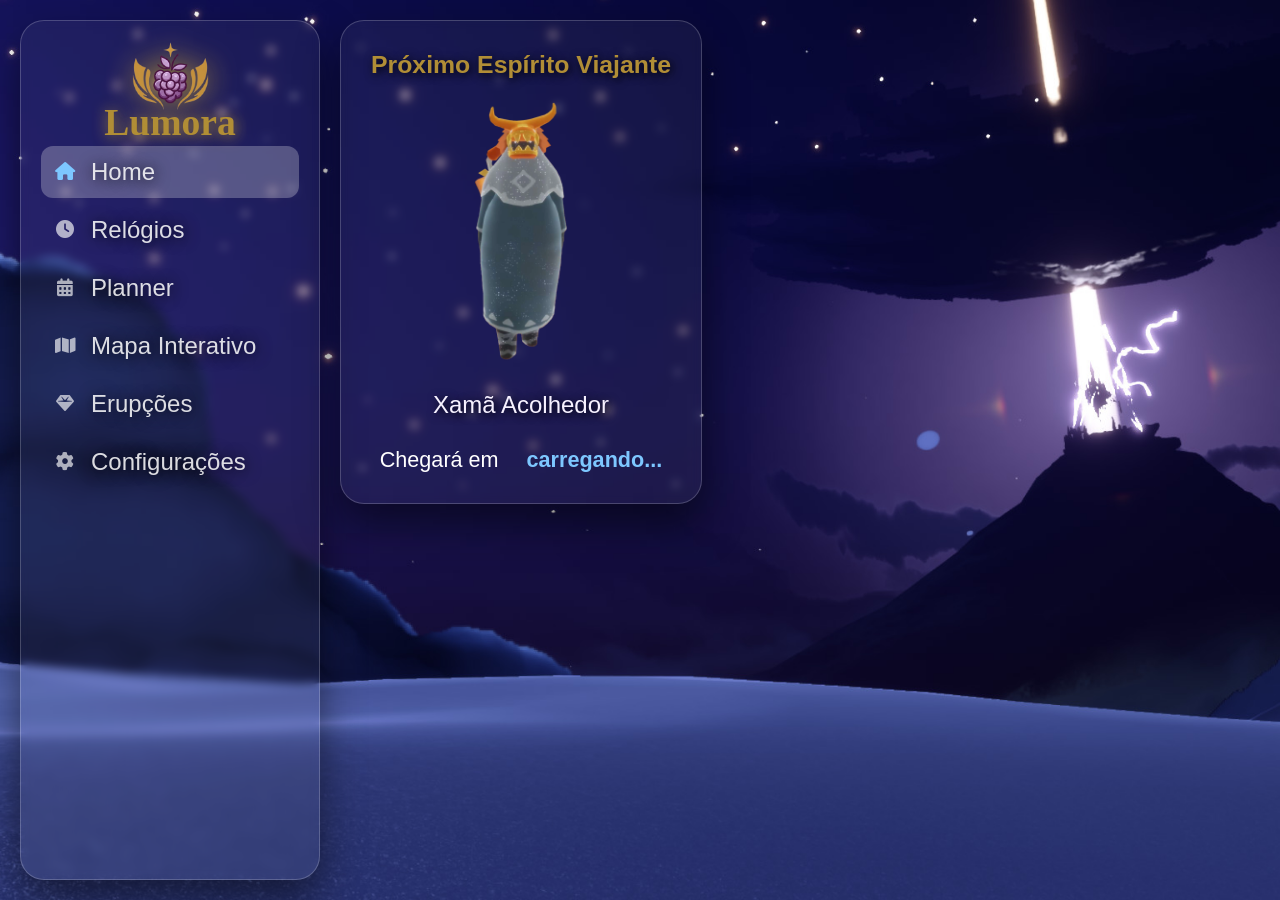
==== commit e3187d68: "correção de diretórios" ====
--- a/index.html
+++ b/index.html
@@ -100,6 +100,6 @@
     </div>
 
     <script src="main.js"></script>
-    <script src="../scripts/clocks.js"></script>
+    <script src="scripts/clocks.js"></script>
 </body>
 </html>
--- a/style.css
+++ b/style.css
@@ -39,7 +39,7 @@
     display: flex;
     position: relative;
 
-    background: url("../assets/images/background.jpg");
+    background: url("assets/images/background.jpg");
     background-repeat: no-repeat;
     background-position: center center;
     background-size: cover;
